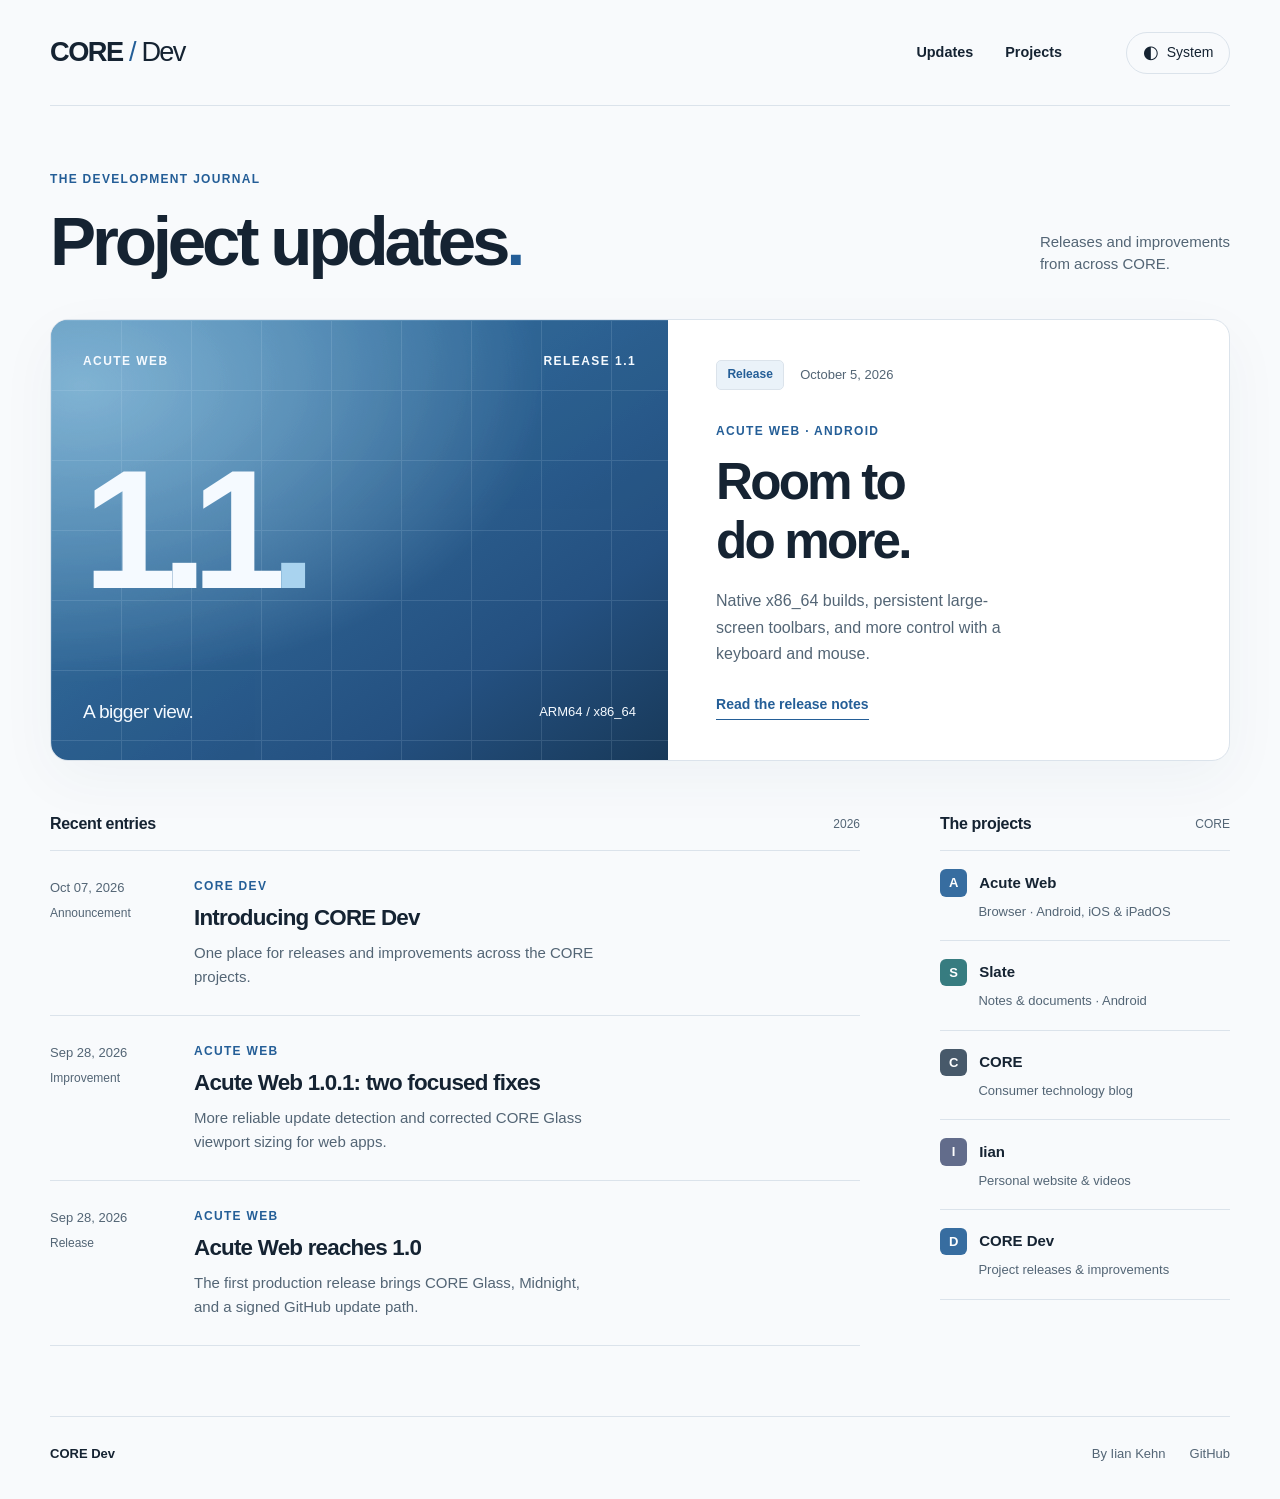
==== index.html @ e0a30503 "Launch CORE Dev with responsive themes and verified release posts" ====
<!doctype html>
<html lang="en">
<head>
  <meta charset="utf-8">
  <meta name="viewport" content="width=device-width, initial-scale=1">
  <meta name="color-scheme" content="light dark">
  <title>CORE Dev — Project updates</title>
  <meta name="description" content="Releases and improvements to Acute Web, Slate, and the CORE websites.">
  <link rel="icon" type="image/svg+xml" href="data:image/svg+xml,%3Csvg%20xmlns%3D%22http%3A//www.w3.org/2000/svg%22%20viewBox%3D%220%200%2032%2032%22%3E%3Crect%20width%3D%2232%22%20height%3D%2232%22%20rx%3D%228%22%20fill%3D%22%23306ea9%22/%3E%3Cpath%20d%3D%22M22%2010a8%208%200%201%200%200%2012%22%20fill%3D%22none%22%20stroke%3D%22white%22%20stroke-width%3D%224%22/%3E%3C/svg%3E">
  <script src="theme.js"></script>
  <link rel="stylesheet" href="style.css">
</head>
<body>
  <a class="skip-link" href="#main">Skip to content</a>
  <header class="site-header shell">
    <a class="wordmark" href="index.html" aria-label="CORE Dev home">CORE<span class="wordmark-divider">/</span><span class="wordmark-dev">Dev</span></a>
    <nav aria-label="Main navigation">
      <a href="index.html#updates">Updates</a>
      <a href="index.html#projects">Projects</a>
    </nav>
    <button class="theme-button" type="button" hidden aria-label="Color theme: System. Switch to light mode."><span class="theme-icon" aria-hidden="true">◐</span><span data-theme-label>System</span></button>
  </header>
  <main id="main" class="shell">
    <section class="intro" aria-labelledby="page-title"><div><p class="eyebrow">The development journal</p><h1 id="page-title">Project updates<span class="title-dot">.</span></h1></div><p class="intro-note">Releases and improvements<br>from across CORE.</p></section>
    <section id="updates" aria-labelledby="featured-title">
      <article class="featured">
        <div class="release-cover" aria-hidden="true"><div class="cover-top"><span>ACUTE WEB</span><span>RELEASE 1.1</span></div><div class="cover-number">1.1<span class="cover-dot">.</span></div><div class="cover-bottom"><span>A bigger view.</span><span>ARM64 / x86_64</span></div></div>
        <div class="featured-copy"><div class="feature-meta"><span class="badge">Release</span><time datetime="2026-10-05">October 5, 2026</time></div><p class="eyebrow">Acute Web · Android</p><h2 id="featured-title"><a href="acute-web-1-1.html">Room to<br>do more.</a></h2><p>Native x86_64 builds, persistent large-screen toolbars, and more control with a keyboard and mouse.</p><a class="read-link" href="acute-web-1-1.html">Read the release notes</a></div>
      </article>
    </section>
    <div class="journal-grid">
      <section class="update-list" aria-labelledby="recent-title"><div class="section-heading"><h2 id="recent-title">Recent entries</h2><span>2026</span></div><article class="update-row"><div class="row-meta"><time datetime="2026-10-07">Oct 07, 2026</time><span>Announcement</span></div><div><p class="eyebrow">CORE Dev</p><h3><a href="introducing-core-dev.html">Introducing CORE Dev</a></h3><p>One place for releases and improvements across the CORE projects.</p></div></article><article class="update-row"><div class="row-meta"><time datetime="2026-09-28">Sep 28, 2026</time><span>Improvement</span></div><div><p class="eyebrow">Acute Web</p><h3><a href="acute-web-1-0-1.html">Acute Web 1.0.1: two focused fixes</a></h3><p>More reliable update detection and corrected CORE Glass viewport sizing for web apps.</p></div></article><article class="update-row"><div class="row-meta"><time datetime="2026-09-28">Sep 28, 2026</time><span>Release</span></div><div><p class="eyebrow">Acute Web</p><h3><a href="acute-web-1-0.html">Acute Web reaches 1.0</a></h3><p>The first production release brings CORE Glass, Midnight, and a signed GitHub update path.</p></div></article></section>
      <aside id="projects" class="projects" aria-labelledby="projects-title"><div class="section-heading"><h2 id="projects-title">The projects</h2><span>CORE</span></div>
        <dl class="project-list"><div><dt><span class="project-mark mark-blue" aria-hidden="true">A</span>Acute Web</dt><dd>Browser · Android, iOS &amp; iPadOS</dd></div><div><dt><span class="project-mark mark-teal" aria-hidden="true">S</span>Slate</dt><dd>Notes &amp; documents · Android</dd></div><div><dt><span class="project-mark mark-ink" aria-hidden="true">C</span>CORE</dt><dd>Consumer technology blog</dd></div><div><dt><span class="project-mark mark-slate" aria-hidden="true">I</span>Iian</dt><dd>Personal website &amp; videos</dd></div><div><dt><span class="project-mark mark-blue" aria-hidden="true">D</span>CORE Dev</dt><dd>Project releases &amp; improvements</dd></div></dl>
      </aside>
    </div>
  </main>
  <footer class="site-footer shell"><a class="footer-brand" href="index.html">CORE Dev</a><span>By Iian Kehn</span><a href="https://github.com/iiankehn">GitHub</a></footer>
</body>
</html>
---- style.css ----
:root {
  color-scheme: light;
  --bg: #f8fafc; --paper: #fff; --ink: #152332; --muted: #536575;
  --line: #dbe3eb; --blue: #245e97; --tint: #eaf2f9; --shadow: 0 18px 60px #1d42630b;
}
@media (prefers-color-scheme: dark) {
  :root:not([data-theme="light"]) { color-scheme: dark; --bg: #10161e; --paper: #171f29; --ink: #edf3fa; --muted: #acbacb; --line: #303d4d; --blue: #91bde9; --tint: #223448; --shadow: 0 18px 60px #00000018; }
}
:root[data-theme="dark"] { color-scheme: dark; --bg: #10161e; --paper: #171f29; --ink: #edf3fa; --muted: #acbacb; --line: #303d4d; --blue: #91bde9; --tint: #223448; --shadow: 0 18px 60px #00000018; }
* { box-sizing: border-box; }
html { scroll-padding-top: 2rem; }
body { margin: 0; background: var(--bg); color: var(--ink); font-family: Inter, "Segoe UI", -apple-system, BlinkMacSystemFont, sans-serif; font-size: 1rem; line-height: 1.65; -webkit-font-smoothing: antialiased; }
a { color: inherit; text-decoration: none; }
a:hover { color: var(--blue); }
button { font: inherit; }
button, a { -webkit-tap-highlight-color: transparent; }
:focus-visible { outline: 3px solid var(--blue); outline-offset: 5px; }
::selection { background: #88b9e766; }
h1,h2,h3,p { margin: 0; }
h1,h2,h3 { line-height: 1.15; }
[hidden] { display: none !important; }
.shell { width: min(1180px, calc(100% - 6rem)); margin-inline: auto; }
.skip-link { position: fixed; left: 1rem; top: -8rem; z-index: 10; background: var(--paper); padding: .75rem 1rem; border: 1px solid var(--line); }
.skip-link:focus { top: 1rem; }
.site-header { min-height: 106px; display: flex; align-items: center; gap: 3rem; border-bottom: 1px solid var(--line); }
.wordmark { display: inline-flex; align-items: baseline; font-weight: 850; font-size: 1.7rem; letter-spacing: -.055em; white-space: nowrap; }
.wordmark-divider { margin-inline: .4rem; color: var(--blue); font-weight: 400; }
.wordmark-dev { font-weight: 480; letter-spacing: -.065em; }
.site-header nav { display: flex; gap: 2rem; margin-left: auto; font-size: .9rem; font-weight: 600; }
.theme-button { margin-left: 1rem; display: inline-flex; gap: .5rem; justify-content: center; align-items: center; min-width: 104px; min-height: 42px; padding: .45rem .8rem; color: var(--ink); background: transparent; border: 1px solid var(--line); border-radius: 999px; cursor: pointer; font-size: .875rem; }
.theme-button:hover { background: var(--tint); }
.theme-icon { font-size: 1.1rem; line-height: 1; }
.intro { display: flex; align-items: flex-end; justify-content: space-between; gap: 2rem; padding: 64px 0 38px; }
.eyebrow { font-size: .75rem; letter-spacing: .11em; text-transform: uppercase; font-weight: 700; color: var(--blue); }
.intro h1 { font-size: clamp(2.4rem, 5.4vw, 4.5rem); font-weight: 650; letter-spacing: -.06em; margin-top: 12px; }
.title-dot { color: var(--blue); }
.intro-note { color: var(--muted); font-size: .9375rem; line-height: 1.5; padding-bottom: .35rem; }
.featured { display: grid; grid-template-columns: 1.1fr 1fr; border: 1px solid var(--line); background: var(--paper); border-radius: 18px; overflow: hidden; box-shadow: var(--shadow); }
.release-cover { background: radial-gradient(ellipse at 5% 15%, #81b3d3 0%, transparent 56%), linear-gradient(145deg, #3979a9 5%, #245080 75%, #183959); padding: 2rem; color: #f5faff; display: flex; flex-direction: column; justify-content: space-between; min-height: 410px; position: relative; isolation: isolate; }
.release-cover::before { content: ""; position: absolute; inset: 0; z-index: -1; opacity: .13; background-image: linear-gradient(#d6edff 1px,transparent 1px),linear-gradient(90deg,#d6edff 1px,transparent 1px); background-size: 70px 70px; }
.cover-top, .cover-bottom { display: flex; justify-content: space-between; gap: 1rem; align-items: center; }
.cover-top { font-size: .75rem; font-weight: 650; letter-spacing: .12em; }
.cover-number { font-size: clamp(7rem, 13.2vw, 11rem); font-weight: 600; letter-spacing: -.095em; line-height: 1; padding: 1rem 0 1.5rem; }
.cover-dot { color: #a9d3ef; }
.cover-bottom { font-size: .8125rem; }
.cover-bottom span:first-child { font-size: 1.2rem; letter-spacing: -.03em; }
.featured-copy { display: flex; flex-direction: column; align-items: flex-start; justify-content: center; padding: 2.5rem 3rem; }
.feature-meta { display: flex; flex-wrap: wrap; gap: 1rem; align-items: center; font-size: .8125rem; color: var(--muted); margin-bottom: 2rem; }
.badge { border: 1px solid var(--line); padding: .25rem .65rem; border-radius: 5px; background: var(--tint); color: var(--blue); font-size: .75rem; font-weight: 650; }
.featured-copy h2 { font-size: clamp(2.5rem,4vw,3.8rem); letter-spacing: -.055em; font-weight: 650; margin-top: .7rem; margin-bottom: 1.1rem; }
.featured-copy > p:not(.eyebrow) { color: var(--muted); max-width: 34ch; }
.read-link { display: inline-flex; margin-top: 1.6rem; font-size: .875rem; font-weight: 700; border-bottom: 1px solid var(--blue); padding-bottom: .15rem; color: var(--blue); }
.read-link:hover { border-bottom-width: 2px; }
.journal-grid { display: grid; grid-template-columns: minmax(0, 1fr) 290px; gap: 5rem; padding-top: 54px; padding-bottom: 70px; }
.section-heading { display: flex; align-items: center; justify-content: space-between; gap: 1rem; padding-bottom: 1rem; border-bottom: 1px solid var(--line); }
.section-heading h2 { font-size: 1rem; font-weight: 650; letter-spacing: -.02em; }
.section-heading > span { font-size: .75rem; color: var(--muted); }
.update-row { display: grid; grid-template-columns: 120px minmax(0,1fr); gap: 1.5rem; padding: 26px 0; border-bottom: 1px solid var(--line); }
.row-meta { color: var(--muted); font-size: .8125rem; display: flex; flex-direction: column; gap: .35rem; }
.row-meta > span { font-size: .75rem; }
.update-row .eyebrow { font-size: .75rem; }
.update-row h3 { font-size: 1.4rem; letter-spacing: -.035em; font-weight: 650; margin: .5rem 0 .65rem; }
.update-row p:not(.eyebrow) { color: var(--muted); font-size: .9375rem; line-height: 1.6; max-width: 48ch; }
.project-list { margin: 0; }
.project-list > div { padding: 18px 0; border-bottom: 1px solid var(--line); }
.project-list dt { display: flex; gap: .75rem; align-items: center; font-size: .9375rem; font-weight: 650; }
.project-list dd { margin: .25rem 0 0 2.4rem; font-size: .8125rem; color: var(--muted); }
.project-mark { display: inline-flex; align-items: center; justify-content: center; width: 1.7rem; height: 1.7rem; flex-shrink: 0; border-radius: 6px; color: white; font-size: .8125rem; font-weight: 700; }
.mark-blue { background: #376da0; }.mark-teal { background: #377c80; }.mark-ink { background: #47596a; }.mark-slate { background: #626c8b; }
.site-footer { border-top: 1px solid var(--line); padding: 26px 0 34px; display: flex; gap: 1.5rem; font-size: .8125rem; color: var(--muted); }
.footer-brand { color: var(--ink); font-weight: 700; margin-right: auto; }
.article-layout { padding-top: 36px; padding-bottom: 72px; }
.article-kicker { display: flex; justify-content: space-between; font-size: .875rem; color: var(--muted); padding-bottom: 2.5rem; }
.article-kicker a { text-decoration: underline; text-underline-offset: 4px; }
.article { max-width: 760px; margin-inline: auto; }
.article-header { border-bottom: 1px solid var(--line); padding-bottom: 30px; }
.article-header .feature-meta { margin-bottom: 1.5rem; }
.article-header h1 { font-size: clamp(2.3rem,5vw,4.2rem); font-weight: 650; letter-spacing: -.055em; text-wrap: balance; }
.byline { font-size: .875rem; color: var(--muted); margin-top: 1.5rem; }
.article-body { font-size: 1.0625rem; }
.article-body p { margin-top: 1.3rem; }
.article-body .article-lead { font-size: 1.4rem; line-height: 1.6; letter-spacing: -.02em; margin-top: 2rem; }
.article-body h2 { font-size: 1.65rem; letter-spacing: -.035em; font-weight: 650; margin-top: 2.4rem; }
.article-note { margin: 2rem 0; padding: 1.3rem 1.5rem; border-left: 3px solid var(--blue); border-radius: 0 8px 8px 0; background: var(--tint); font-size: 1rem; }
.article-note p { margin-top: .6rem; }
.text-link { color: var(--blue); text-decoration: underline; text-underline-offset: 4px; }
.next-entry { max-width: 760px; margin: 3rem auto 0; padding-top: 1.5rem; border-top: 1px solid var(--line); }
.next-entry a { display: inline-block; font-size: 1.2rem; font-weight: 600; margin-top: .7rem; }
.error-page { min-height: 60vh; padding-block: 5rem; }.error-page h1 { font-size: clamp(2rem,5vw,4rem); margin: 1rem 0; }
@media (min-width: 1600px) { .shell { width: min(1320px,calc(100% - 8rem)); }.release-cover { min-height: 450px; }.journal-grid { grid-template-columns: minmax(0,1fr) 330px; } }
@media (max-width: 1020px) { .shell { width: calc(100% - 4rem); }.featured-copy { padding: 2rem; }.journal-grid { gap: 2.5rem; grid-template-columns: minmax(0,1fr) 250px; }.update-row { grid-template-columns: 100px minmax(0,1fr); gap: 1rem; }.release-cover { padding: 1.6rem; }.cover-top { font-size: .75rem; letter-spacing: .04em; } }
@media (max-width: 760px) { .shell { width: calc(100% - 2.5rem); }.site-header { min-height: 84px; gap: 1rem; }.wordmark { font-size: 1.5rem; }.site-header nav { gap: 1.2rem; }.theme-button { min-width: 42px; margin-left: 0; padding: .5rem; }.theme-button [data-theme-label] { display: none; }.intro { padding: 38px 0 26px; align-items: flex-start; flex-direction: column; gap: 1rem; }.intro-note br { display: none; }.intro-note { font-size: .9375rem; }.featured { grid-template-columns: 1fr; }.release-cover { min-height: 275px; }.cover-number { font-size: 8rem; padding: .5rem 0; }.featured-copy { padding: 1.8rem; }.featured-copy h2 br { display: none; }.featured-copy h2 { font-size: 2.7rem; }.feature-meta { margin-bottom: 1.4rem; }.featured-copy > p:not(.eyebrow) { max-width: 45ch; }.journal-grid { grid-template-columns: 1fr; gap: 3rem; padding-top: 35px; padding-bottom: 45px; }.project-list { display: grid; grid-template-columns: 1fr 1fr; column-gap: 1.5rem; }.article-layout { padding-top: 24px; padding-bottom: 45px; }.article-kicker { padding-bottom: 2rem; }.article-header h1 { font-size: 2.65rem; }.article-body .article-lead { font-size: 1.25rem; } }
@media (max-width: 440px) { .shell { width: calc(100% - 2rem); }.site-header { gap: .75rem; }.wordmark { font-size: 1.35rem; }.site-header nav { font-size: .8125rem; gap: .9rem; }.intro h1 { font-size: 2.8rem; }.update-row { grid-template-columns: 1fr; gap: .75rem; padding: 23px 0; }.row-meta { flex-direction: row; gap: 1rem; }.project-list { grid-template-columns: 1fr; }.featured-copy { padding: 1.5rem; }.cover-top { font-size: .75rem; }.cover-bottom { flex-wrap: wrap; }.site-footer { flex-wrap: wrap; gap: .5rem 1rem; }.footer-brand { flex-basis: 100%; }.article-header h1 { font-size: 2.3rem; } }
@media (prefers-reduced-motion: no-preference) { a,button { transition: color .15s, background-color .15s, border-color .15s; } }
@media print { .site-header nav,.theme-button,.next-entry { display: none; } body { background: white; color: black; }.shell { width: 100%; }.article { max-width: none; } a { text-decoration: underline; } }

/* Preserve the layout when browser text is enlarged. */
h1,h2,h3,p,dt,dd { overflow-wrap: anywhere; }
.site-header { flex-wrap: wrap; padding-block: 1rem; }
.site-header nav { flex-wrap: wrap; }
.cover-top,.cover-bottom { flex-wrap: wrap; }
@media (max-width: 760px) { .cover-number { font-size: clamp(4rem, 27vw, 8rem); } }
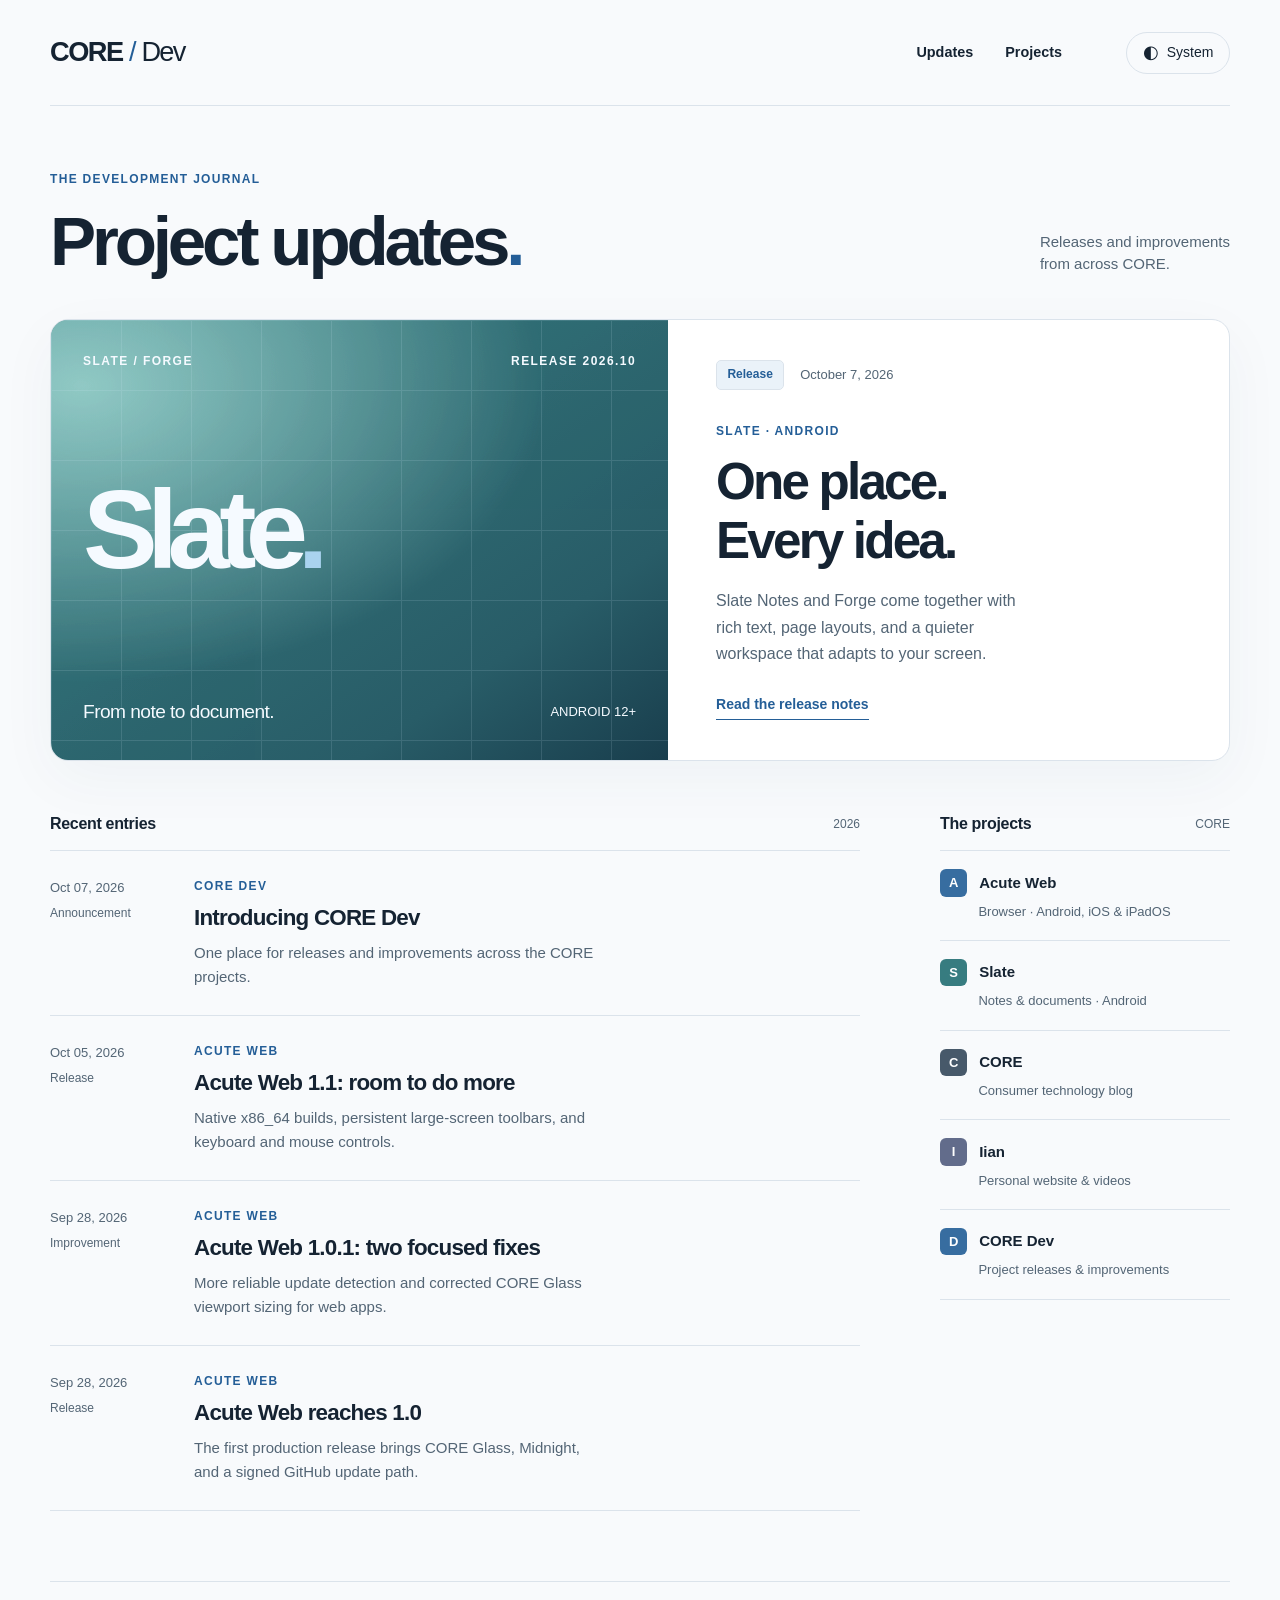
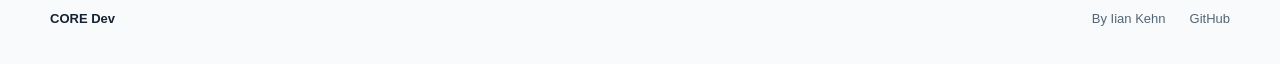
==== commit 0856dee4: "Publish Slate 2026.10 release on CORE Dev Feature the unified Slate Notes and Forge release, add edi" ====
--- a/index.html
+++ b/index.html
@@ -24,12 +24,12 @@
     <section class="intro" aria-labelledby="page-title"><div><p class="eyebrow">The development journal</p><h1 id="page-title">Project updates<span class="title-dot">.</span></h1></div><p class="intro-note">Releases and improvements<br>from across CORE.</p></section>
     <section id="updates" aria-labelledby="featured-title">
       <article class="featured">
-        <div class="release-cover" aria-hidden="true"><div class="cover-top"><span>ACUTE WEB</span><span>RELEASE 1.1</span></div><div class="cover-number">1.1<span class="cover-dot">.</span></div><div class="cover-bottom"><span>A bigger view.</span><span>ARM64 / x86_64</span></div></div>
-        <div class="featured-copy"><div class="feature-meta"><span class="badge">Release</span><time datetime="2026-10-05">October 5, 2026</time></div><p class="eyebrow">Acute Web · Android</p><h2 id="featured-title"><a href="acute-web-1-1.html">Room to<br>do more.</a></h2><p>Native x86_64 builds, persistent large-screen toolbars, and more control with a keyboard and mouse.</p><a class="read-link" href="acute-web-1-1.html">Read the release notes</a></div>
+        <div class="release-cover release-cover-slate" aria-hidden="true"><div class="cover-top"><span>SLATE / FORGE</span><span>RELEASE 2026.10</span></div><div class="cover-number cover-word">Slate<span class="cover-dot">.</span></div><div class="cover-bottom"><span>From note to document.</span><span>ANDROID 12+</span></div></div>
+        <div class="featured-copy"><div class="feature-meta"><span class="badge">Release</span><time datetime="2026-10-07">October 7, 2026</time></div><p class="eyebrow">Slate · Android</p><h2 id="featured-title"><a href="slate-forge-2026-10.html">One place.<br>Every idea.</a></h2><p>Slate Notes and Forge come together with rich text, page layouts, and a quieter workspace that adapts to your screen.</p><a class="read-link" href="slate-forge-2026-10.html">Read the release notes</a></div>
       </article>
     </section>
     <div class="journal-grid">
-      <section class="update-list" aria-labelledby="recent-title"><div class="section-heading"><h2 id="recent-title">Recent entries</h2><span>2026</span></div><article class="update-row"><div class="row-meta"><time datetime="2026-10-07">Oct 07, 2026</time><span>Announcement</span></div><div><p class="eyebrow">CORE Dev</p><h3><a href="introducing-core-dev.html">Introducing CORE Dev</a></h3><p>One place for releases and improvements across the CORE projects.</p></div></article><article class="update-row"><div class="row-meta"><time datetime="2026-09-28">Sep 28, 2026</time><span>Improvement</span></div><div><p class="eyebrow">Acute Web</p><h3><a href="acute-web-1-0-1.html">Acute Web 1.0.1: two focused fixes</a></h3><p>More reliable update detection and corrected CORE Glass viewport sizing for web apps.</p></div></article><article class="update-row"><div class="row-meta"><time datetime="2026-09-28">Sep 28, 2026</time><span>Release</span></div><div><p class="eyebrow">Acute Web</p><h3><a href="acute-web-1-0.html">Acute Web reaches 1.0</a></h3><p>The first production release brings CORE Glass, Midnight, and a signed GitHub update path.</p></div></article></section>
+      <section class="update-list" aria-labelledby="recent-title"><div class="section-heading"><h2 id="recent-title">Recent entries</h2><span>2026</span></div><article class="update-row"><div class="row-meta"><time datetime="2026-10-07">Oct 07, 2026</time><span>Announcement</span></div><div><p class="eyebrow">CORE Dev</p><h3><a href="introducing-core-dev.html">Introducing CORE Dev</a></h3><p>One place for releases and improvements across the CORE projects.</p></div></article><article class="update-row"><div class="row-meta"><time datetime="2026-10-05">Oct 05, 2026</time><span>Release</span></div><div><p class="eyebrow">Acute Web</p><h3><a href="acute-web-1-1.html">Acute Web 1.1: room to do more</a></h3><p>Native x86_64 builds, persistent large-screen toolbars, and keyboard and mouse controls.</p></div></article><article class="update-row"><div class="row-meta"><time datetime="2026-09-28">Sep 28, 2026</time><span>Improvement</span></div><div><p class="eyebrow">Acute Web</p><h3><a href="acute-web-1-0-1.html">Acute Web 1.0.1: two focused fixes</a></h3><p>More reliable update detection and corrected CORE Glass viewport sizing for web apps.</p></div></article><article class="update-row"><div class="row-meta"><time datetime="2026-09-28">Sep 28, 2026</time><span>Release</span></div><div><p class="eyebrow">Acute Web</p><h3><a href="acute-web-1-0.html">Acute Web reaches 1.0</a></h3><p>The first production release brings CORE Glass, Midnight, and a signed GitHub update path.</p></div></article></section>
       <aside id="projects" class="projects" aria-labelledby="projects-title"><div class="section-heading"><h2 id="projects-title">The projects</h2><span>CORE</span></div>
         <dl class="project-list"><div><dt><span class="project-mark mark-blue" aria-hidden="true">A</span>Acute Web</dt><dd>Browser · Android, iOS &amp; iPadOS</dd></div><div><dt><span class="project-mark mark-teal" aria-hidden="true">S</span>Slate</dt><dd>Notes &amp; documents · Android</dd></div><div><dt><span class="project-mark mark-ink" aria-hidden="true">C</span>CORE</dt><dd>Consumer technology blog</dd></div><div><dt><span class="project-mark mark-slate" aria-hidden="true">I</span>Iian</dt><dd>Personal website &amp; videos</dd></div><div><dt><span class="project-mark mark-blue" aria-hidden="true">D</span>CORE Dev</dt><dd>Project releases &amp; improvements</dd></div></dl>
       </aside>
@@ -38,3 +38,4 @@
   <footer class="site-footer shell"><a class="footer-brand" href="index.html">CORE Dev</a><span>By Iian Kehn</span><a href="https://github.com/iiankehn">GitHub</a></footer>
 </body>
 </html>
+
--- a/style.css
+++ b/style.css
@@ -100,3 +100,8 @@
 .site-header nav { flex-wrap: wrap; }
 .cover-top,.cover-bottom { flex-wrap: wrap; }
 @media (max-width: 760px) { .cover-number { font-size: clamp(4rem, 27vw, 8rem); } }
+
+/* Slate's featured release uses the project's muted teal. */
+.release-cover-slate { background: radial-gradient(ellipse at 5% 15%, #91c9c5 0%, transparent 56%), linear-gradient(145deg, #377c80 5%, #285c67 75%, #193e4d); }
+.cover-word { font-size: clamp(4rem, 9vw, 7rem); }
+
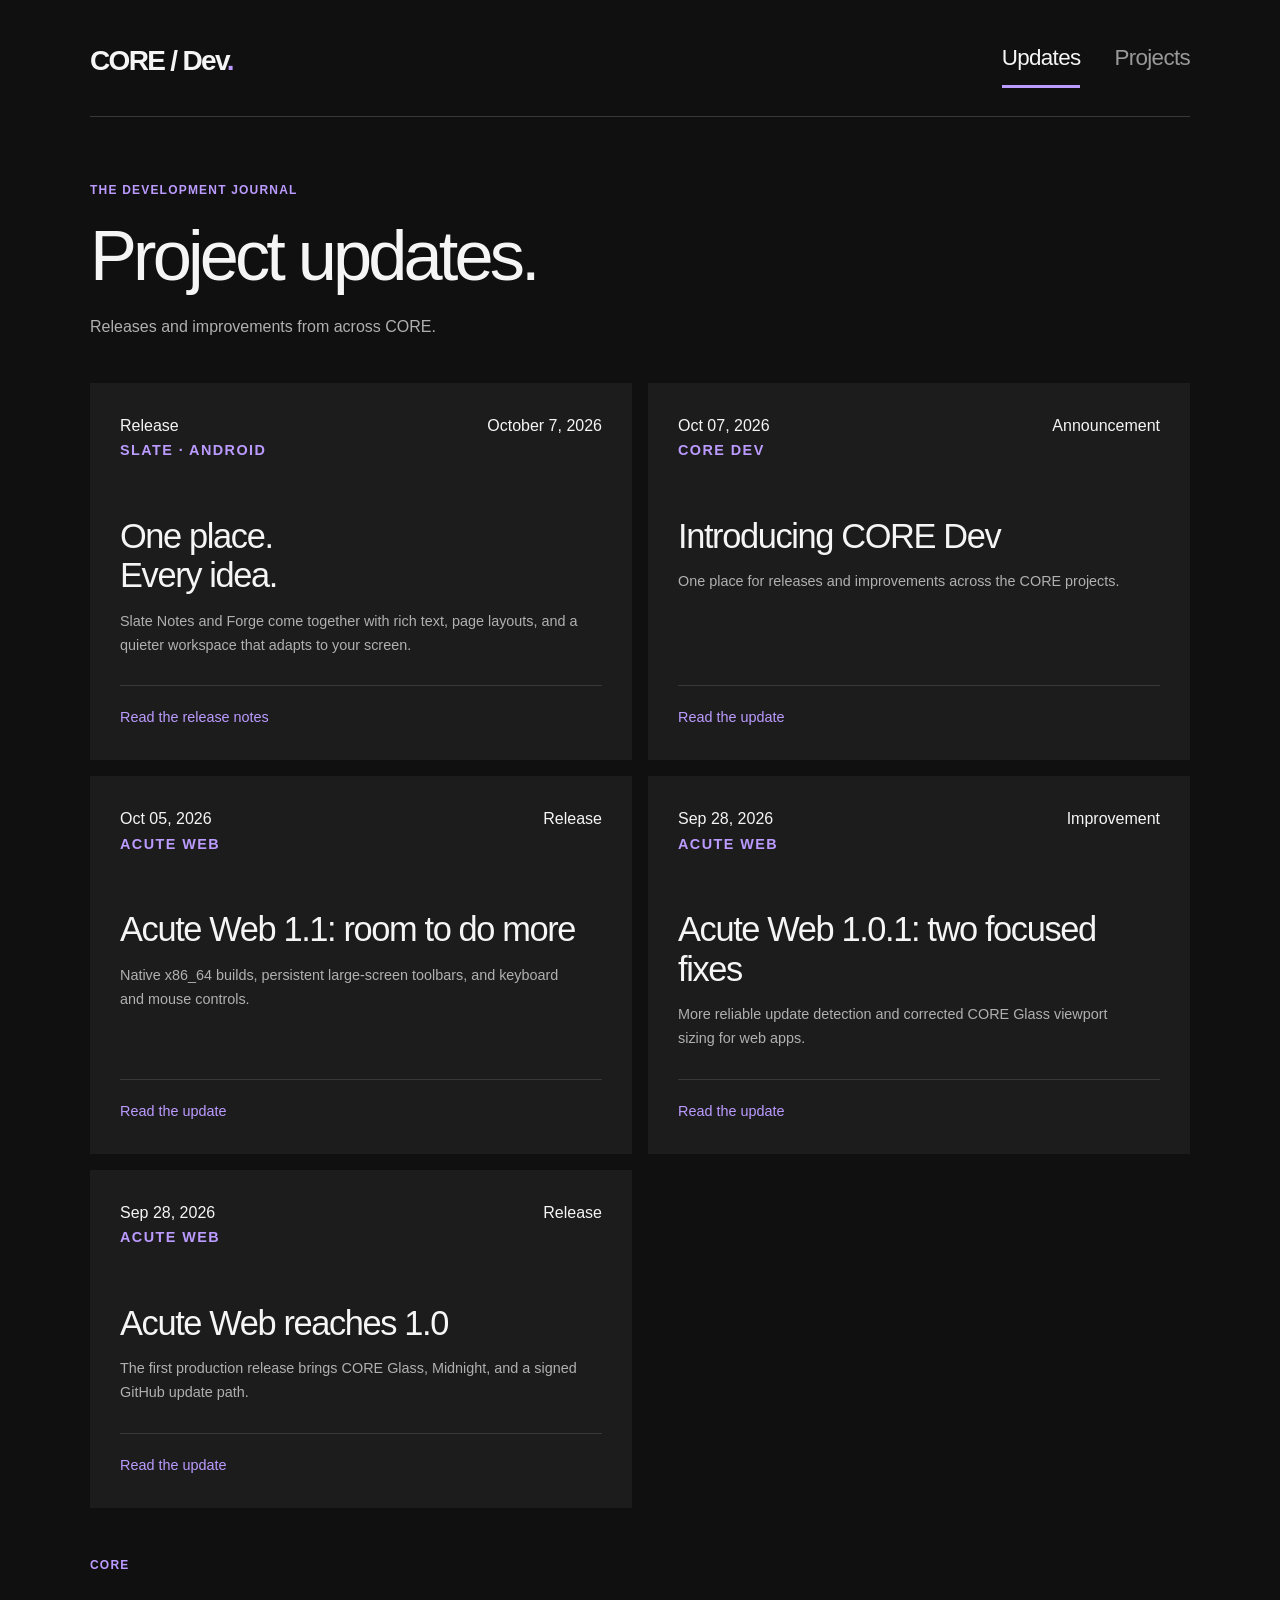
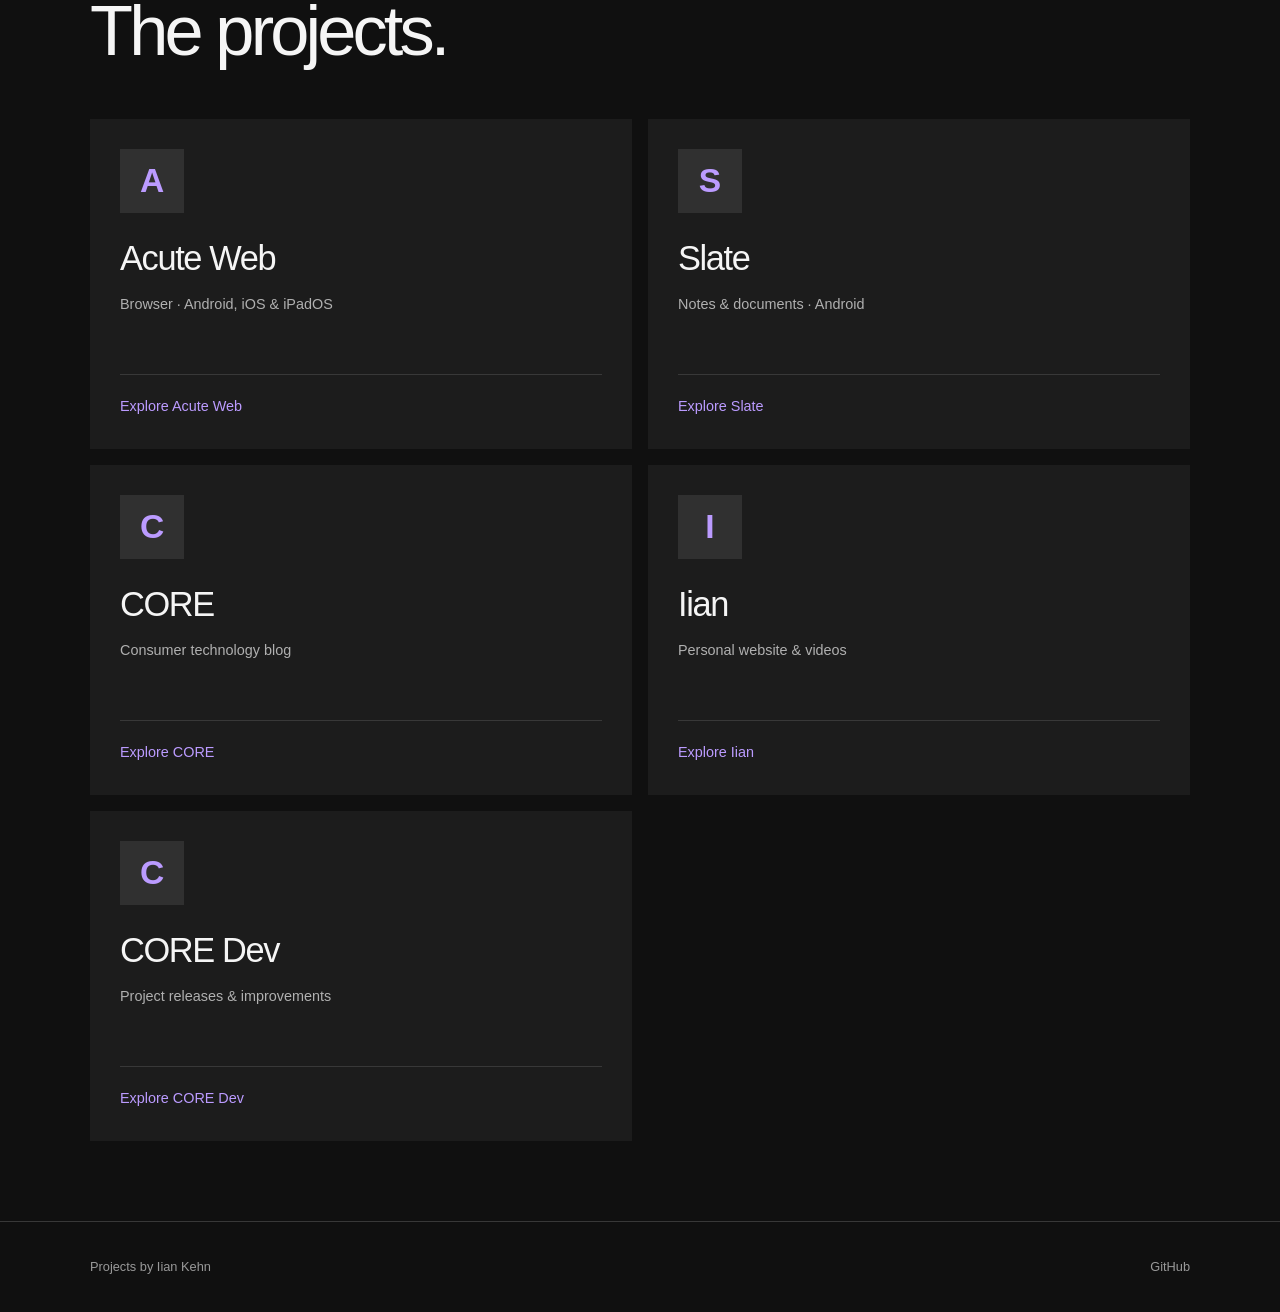
==== commit aa3bf725: "Use Landing's exact shared design with violet accent" ====
--- a/index.html
+++ b/index.html
@@ -3,39 +3,13 @@
 <head>
   <meta charset="utf-8">
   <meta name="viewport" content="width=device-width, initial-scale=1">
-  <meta name="color-scheme" content="light dark">
+  <meta name="color-scheme" content="dark">
   <title>CORE Dev — Project updates</title>
   <meta name="description" content="Releases and improvements to Acute Web, Slate, and the CORE websites.">
-  <link rel="icon" type="image/svg+xml" href="data:image/svg+xml,%3Csvg%20xmlns%3D%22http%3A//www.w3.org/2000/svg%22%20viewBox%3D%220%200%2032%2032%22%3E%3Crect%20width%3D%2232%22%20height%3D%2232%22%20rx%3D%228%22%20fill%3D%22%23306ea9%22/%3E%3Cpath%20d%3D%22M22%2010a8%208%200%201%200%200%2012%22%20fill%3D%22none%22%20stroke%3D%22white%22%20stroke-width%3D%224%22/%3E%3C/svg%3E">
-  <script src="theme.js"></script>
-  <link rel="stylesheet" href="style.css">
-</head>
+  <link rel="icon" type="image/svg+xml" href="data:image/svg+xml,%3Csvg%20xmlns%3D%22http%3A//www.w3.org/2000/svg%22%20viewBox%3D%220%200%2032%2032%22%3E%3Crect%20width%3D%2232%22%20height%3D%2232%22%20rx%3D%220%22%20fill%3D%22%23bb9bff%22/%3E%3Cpath%20d%3D%22M22%2010a8%208%200%201%200%200%2012%22%20fill%3D%22none%22%20stroke%3D%22%23101010%22%20stroke-width%3D%224%22/%3E%3C/svg%3E">
+  
+  <link rel="stylesheet" href="style.css?v=landing-exact-20261007">
+<meta name="theme-color" content="#101010"><meta name="color-scheme" content="dark"></head>
 <body>
-  <a class="skip-link" href="#main">Skip to content</a>
-  <header class="site-header shell">
-    <a class="wordmark" href="index.html" aria-label="CORE Dev home">CORE<span class="wordmark-divider">/</span><span class="wordmark-dev">Dev</span></a>
-    <nav aria-label="Main navigation">
-      <a href="index.html#updates">Updates</a>
-      <a href="index.html#projects">Projects</a>
-    </nav>
-    <button class="theme-button" type="button" hidden aria-label="Color theme: System. Switch to light mode."><span class="theme-icon" aria-hidden="true">◐</span><span data-theme-label>System</span></button>
-  </header>
-  <main id="main" class="shell">
-    <section class="intro" aria-labelledby="page-title"><div><p class="eyebrow">The development journal</p><h1 id="page-title">Project updates<span class="title-dot">.</span></h1></div><p class="intro-note">Releases and improvements<br>from across CORE.</p></section>
-    <section id="updates" aria-labelledby="featured-title">
-      <article class="featured">
-        <div class="release-cover release-cover-slate" aria-hidden="true"><div class="cover-top"><span>SLATE / FORGE</span><span>RELEASE 2026.10</span></div><div class="cover-number cover-word">Slate<span class="cover-dot">.</span></div><div class="cover-bottom"><span>From note to document.</span><span>ANDROID 12+</span></div></div>
-        <div class="featured-copy"><div class="feature-meta"><span class="badge">Release</span><time datetime="2026-10-07">October 7, 2026</time></div><p class="eyebrow">Slate · Android</p><h2 id="featured-title"><a href="slate-forge-2026-10.html">One place.<br>Every idea.</a></h2><p>Slate Notes and Forge come together with rich text, page layouts, and a quieter workspace that adapts to your screen.</p><a class="read-link" href="slate-forge-2026-10.html">Read the release notes</a></div>
-      </article>
-    </section>
-    <div class="journal-grid">
-      <section class="update-list" aria-labelledby="recent-title"><div class="section-heading"><h2 id="recent-title">Recent entries</h2><span>2026</span></div><article class="update-row"><div class="row-meta"><time datetime="2026-10-07">Oct 07, 2026</time><span>Announcement</span></div><div><p class="eyebrow">CORE Dev</p><h3><a href="introducing-core-dev.html">Introducing CORE Dev</a></h3><p>One place for releases and improvements across the CORE projects.</p></div></article><article class="update-row"><div class="row-meta"><time datetime="2026-10-05">Oct 05, 2026</time><span>Release</span></div><div><p class="eyebrow">Acute Web</p><h3><a href="acute-web-1-1.html">Acute Web 1.1: room to do more</a></h3><p>Native x86_64 builds, persistent large-screen toolbars, and keyboard and mouse controls.</p></div></article><article class="update-row"><div class="row-meta"><time datetime="2026-09-28">Sep 28, 2026</time><span>Improvement</span></div><div><p class="eyebrow">Acute Web</p><h3><a href="acute-web-1-0-1.html">Acute Web 1.0.1: two focused fixes</a></h3><p>More reliable update detection and corrected CORE Glass viewport sizing for web apps.</p></div></article><article class="update-row"><div class="row-meta"><time datetime="2026-09-28">Sep 28, 2026</time><span>Release</span></div><div><p class="eyebrow">Acute Web</p><h3><a href="acute-web-1-0.html">Acute Web reaches 1.0</a></h3><p>The first production release brings CORE Glass, Midnight, and a signed GitHub update path.</p></div></article></section>
-      <aside id="projects" class="projects" aria-labelledby="projects-title"><div class="section-heading"><h2 id="projects-title">The projects</h2><span>CORE</span></div>
-        <dl class="project-list"><div><dt><span class="project-mark mark-blue" aria-hidden="true">A</span>Acute Web</dt><dd>Browser · Android, iOS &amp; iPadOS</dd></div><div><dt><span class="project-mark mark-teal" aria-hidden="true">S</span>Slate</dt><dd>Notes &amp; documents · Android</dd></div><div><dt><span class="project-mark mark-ink" aria-hidden="true">C</span>CORE</dt><dd>Consumer technology blog</dd></div><div><dt><span class="project-mark mark-slate" aria-hidden="true">I</span>Iian</dt><dd>Personal website &amp; videos</dd></div><div><dt><span class="project-mark mark-blue" aria-hidden="true">D</span>CORE Dev</dt><dd>Project releases &amp; improvements</dd></div></dl>
-      </aside>
-    </div>
-  </main>
-  <footer class="site-footer shell"><a class="footer-brand" href="index.html">CORE Dev</a><span>By Iian Kehn</span><a href="https://github.com/iiankehn">GitHub</a></footer>
-</body>
-</html>
-
+  <a class="skip" href="#main">Skip to content</a><header class="site-header"><div class="shell header-inner"><a class="brand" href="index.html">CORE / Dev<span>.</span></a><nav aria-label="Primary"><a href="index.html#updates" aria-current="page">Updates</a><a href="index.html#projects">Projects</a></nav></div></header><main class="shell" id="main"><header class="page-heading"><p class="overline">The development journal</p><h1>Project updates.</h1><p>Releases and improvements from across CORE.</p></header><section class="projects" id="updates"><article class="project"><div class="project-top"><span class="badge">Release</span><time datetime="2026-10-07">October 7, 2026</time></div><p class="overline">Slate · Android</p><h3 id="featured-title"><a href="slate-forge-2026-10.html">One place.<br>Every idea.</a></h3><p>Slate Notes and Forge come together with rich text, page layouts, and a quieter workspace that adapts to your screen.</p><a class="project-link" href="slate-forge-2026-10.html">Read the release notes</a></article><article class="project"><div class="project-top"><time datetime="2026-10-07">Oct 07, 2026</time><span>Announcement</span></div><p class="overline">CORE Dev</p><h3><a href="introducing-core-dev.html">Introducing CORE Dev</a></h3><p>One place for releases and improvements across the CORE projects.</p><a href="introducing-core-dev.html" class="project-link">Read the update</a></article><article class="project"><div class="project-top"><time datetime="2026-10-05">Oct 05, 2026</time><span>Release</span></div><p class="overline">Acute Web</p><h3><a href="acute-web-1-1.html">Acute Web 1.1: room to do more</a></h3><p>Native x86_64 builds, persistent large-screen toolbars, and keyboard and mouse controls.</p><a href="acute-web-1-1.html" class="project-link">Read the update</a></article><article class="project"><div class="project-top"><time datetime="2026-09-28">Sep 28, 2026</time><span>Improvement</span></div><p class="overline">Acute Web</p><h3><a href="acute-web-1-0-1.html">Acute Web 1.0.1: two focused fixes</a></h3><p>More reliable update detection and corrected CORE Glass viewport sizing for web apps.</p><a href="acute-web-1-0-1.html" class="project-link">Read the update</a></article><article class="project"><div class="project-top"><time datetime="2026-09-28">Sep 28, 2026</time><span>Release</span></div><p class="overline">Acute Web</p><h3><a href="acute-web-1-0.html">Acute Web reaches 1.0</a></h3><p>The first production release brings CORE Glass, Midnight, and a signed GitHub update path.</p><a href="acute-web-1-0.html" class="project-link">Read the update</a></article></section><section class="content-section" id="projects"><header class="section-heading"><p class="overline">CORE</p><h2>The projects.</h2></header><div class="projects"><article class="project"><div class="project-top"><span class="project-icon">A</span></div><h3>Acute Web</h3><p>Browser · Android, iOS &amp; iPadOS</p><a class="project-link" href="https://acute.iiankehn.com/">Explore Acute Web</a></article><article class="project"><div class="project-top"><span class="project-icon">S</span></div><h3>Slate</h3><p>Notes &amp; documents · Android</p><a class="project-link" href="https://slate.iiankehn.com/">Explore Slate</a></article><article class="project"><div class="project-top"><span class="project-icon">C</span></div><h3>CORE</h3><p>Consumer technology blog</p><a class="project-link" href="https://core.iiankehn.com/">Explore CORE</a></article><article class="project"><div class="project-top"><span class="project-icon">I</span></div><h3>Iian</h3><p>Personal website &amp; videos</p><a class="project-link" href="https://www.iiankehn.com/">Explore Iian</a></article><article class="project"><div class="project-top"><span class="project-icon">C</span></div><h3>CORE Dev</h3><p>Project releases &amp; improvements</p><a class="project-link" href="index.html">Explore CORE Dev</a></article></div></section></main><footer class="site-footer"><div class="shell footer-inner"><span>Projects by Iian Kehn</span><a href="https://github.com/iiankehn">GitHub</a></div></footer></body>
+</html>
--- a/style.css
+++ b/style.css
@@ -1,107 +1,40 @@
-:root {
-  color-scheme: light;
-  --bg: #f8fafc; --paper: #fff; --ink: #152332; --muted: #536575;
-  --line: #dbe3eb; --blue: #245e97; --tint: #eaf2f9; --shadow: 0 18px 60px #1d42630b;
-}
-@media (prefers-color-scheme: dark) {
-  :root:not([data-theme="light"]) { color-scheme: dark; --bg: #10161e; --paper: #171f29; --ink: #edf3fa; --muted: #acbacb; --line: #303d4d; --blue: #91bde9; --tint: #223448; --shadow: 0 18px 60px #00000018; }
-}
-:root[data-theme="dark"] { color-scheme: dark; --bg: #10161e; --paper: #171f29; --ink: #edf3fa; --muted: #acbacb; --line: #303d4d; --blue: #91bde9; --tint: #223448; --shadow: 0 18px 60px #00000018; }
-* { box-sizing: border-box; }
-html { scroll-padding-top: 2rem; }
-body { margin: 0; background: var(--bg); color: var(--ink); font-family: Inter, "Segoe UI", -apple-system, BlinkMacSystemFont, sans-serif; font-size: 1rem; line-height: 1.65; -webkit-font-smoothing: antialiased; }
-a { color: inherit; text-decoration: none; }
-a:hover { color: var(--blue); }
-button { font: inherit; }
-button, a { -webkit-tap-highlight-color: transparent; }
-:focus-visible { outline: 3px solid var(--blue); outline-offset: 5px; }
-::selection { background: #88b9e766; }
-h1,h2,h3,p { margin: 0; }
-h1,h2,h3 { line-height: 1.15; }
-[hidden] { display: none !important; }
-.shell { width: min(1180px, calc(100% - 6rem)); margin-inline: auto; }
-.skip-link { position: fixed; left: 1rem; top: -8rem; z-index: 10; background: var(--paper); padding: .75rem 1rem; border: 1px solid var(--line); }
-.skip-link:focus { top: 1rem; }
-.site-header { min-height: 106px; display: flex; align-items: center; gap: 3rem; border-bottom: 1px solid var(--line); }
-.wordmark { display: inline-flex; align-items: baseline; font-weight: 850; font-size: 1.7rem; letter-spacing: -.055em; white-space: nowrap; }
-.wordmark-divider { margin-inline: .4rem; color: var(--blue); font-weight: 400; }
-.wordmark-dev { font-weight: 480; letter-spacing: -.065em; }
-.site-header nav { display: flex; gap: 2rem; margin-left: auto; font-size: .9rem; font-weight: 600; }
-.theme-button { margin-left: 1rem; display: inline-flex; gap: .5rem; justify-content: center; align-items: center; min-width: 104px; min-height: 42px; padding: .45rem .8rem; color: var(--ink); background: transparent; border: 1px solid var(--line); border-radius: 999px; cursor: pointer; font-size: .875rem; }
-.theme-button:hover { background: var(--tint); }
-.theme-icon { font-size: 1.1rem; line-height: 1; }
-.intro { display: flex; align-items: flex-end; justify-content: space-between; gap: 2rem; padding: 64px 0 38px; }
-.eyebrow { font-size: .75rem; letter-spacing: .11em; text-transform: uppercase; font-weight: 700; color: var(--blue); }
-.intro h1 { font-size: clamp(2.4rem, 5.4vw, 4.5rem); font-weight: 650; letter-spacing: -.06em; margin-top: 12px; }
-.title-dot { color: var(--blue); }
-.intro-note { color: var(--muted); font-size: .9375rem; line-height: 1.5; padding-bottom: .35rem; }
-.featured { display: grid; grid-template-columns: 1.1fr 1fr; border: 1px solid var(--line); background: var(--paper); border-radius: 18px; overflow: hidden; box-shadow: var(--shadow); }
-.release-cover { background: radial-gradient(ellipse at 5% 15%, #81b3d3 0%, transparent 56%), linear-gradient(145deg, #3979a9 5%, #245080 75%, #183959); padding: 2rem; color: #f5faff; display: flex; flex-direction: column; justify-content: space-between; min-height: 410px; position: relative; isolation: isolate; }
-.release-cover::before { content: ""; position: absolute; inset: 0; z-index: -1; opacity: .13; background-image: linear-gradient(#d6edff 1px,transparent 1px),linear-gradient(90deg,#d6edff 1px,transparent 1px); background-size: 70px 70px; }
-.cover-top, .cover-bottom { display: flex; justify-content: space-between; gap: 1rem; align-items: center; }
-.cover-top { font-size: .75rem; font-weight: 650; letter-spacing: .12em; }
-.cover-number { font-size: clamp(7rem, 13.2vw, 11rem); font-weight: 600; letter-spacing: -.095em; line-height: 1; padding: 1rem 0 1.5rem; }
-.cover-dot { color: #a9d3ef; }
-.cover-bottom { font-size: .8125rem; }
-.cover-bottom span:first-child { font-size: 1.2rem; letter-spacing: -.03em; }
-.featured-copy { display: flex; flex-direction: column; align-items: flex-start; justify-content: center; padding: 2.5rem 3rem; }
-.feature-meta { display: flex; flex-wrap: wrap; gap: 1rem; align-items: center; font-size: .8125rem; color: var(--muted); margin-bottom: 2rem; }
-.badge { border: 1px solid var(--line); padding: .25rem .65rem; border-radius: 5px; background: var(--tint); color: var(--blue); font-size: .75rem; font-weight: 650; }
-.featured-copy h2 { font-size: clamp(2.5rem,4vw,3.8rem); letter-spacing: -.055em; font-weight: 650; margin-top: .7rem; margin-bottom: 1.1rem; }
-.featured-copy > p:not(.eyebrow) { color: var(--muted); max-width: 34ch; }
-.read-link { display: inline-flex; margin-top: 1.6rem; font-size: .875rem; font-weight: 700; border-bottom: 1px solid var(--blue); padding-bottom: .15rem; color: var(--blue); }
-.read-link:hover { border-bottom-width: 2px; }
-.journal-grid { display: grid; grid-template-columns: minmax(0, 1fr) 290px; gap: 5rem; padding-top: 54px; padding-bottom: 70px; }
-.section-heading { display: flex; align-items: center; justify-content: space-between; gap: 1rem; padding-bottom: 1rem; border-bottom: 1px solid var(--line); }
-.section-heading h2 { font-size: 1rem; font-weight: 650; letter-spacing: -.02em; }
-.section-heading > span { font-size: .75rem; color: var(--muted); }
-.update-row { display: grid; grid-template-columns: 120px minmax(0,1fr); gap: 1.5rem; padding: 26px 0; border-bottom: 1px solid var(--line); }
-.row-meta { color: var(--muted); font-size: .8125rem; display: flex; flex-direction: column; gap: .35rem; }
-.row-meta > span { font-size: .75rem; }
-.update-row .eyebrow { font-size: .75rem; }
-.update-row h3 { font-size: 1.4rem; letter-spacing: -.035em; font-weight: 650; margin: .5rem 0 .65rem; }
-.update-row p:not(.eyebrow) { color: var(--muted); font-size: .9375rem; line-height: 1.6; max-width: 48ch; }
-.project-list { margin: 0; }
-.project-list > div { padding: 18px 0; border-bottom: 1px solid var(--line); }
-.project-list dt { display: flex; gap: .75rem; align-items: center; font-size: .9375rem; font-weight: 650; }
-.project-list dd { margin: .25rem 0 0 2.4rem; font-size: .8125rem; color: var(--muted); }
-.project-mark { display: inline-flex; align-items: center; justify-content: center; width: 1.7rem; height: 1.7rem; flex-shrink: 0; border-radius: 6px; color: white; font-size: .8125rem; font-weight: 700; }
-.mark-blue { background: #376da0; }.mark-teal { background: #377c80; }.mark-ink { background: #47596a; }.mark-slate { background: #626c8b; }
-.site-footer { border-top: 1px solid var(--line); padding: 26px 0 34px; display: flex; gap: 1.5rem; font-size: .8125rem; color: var(--muted); }
-.footer-brand { color: var(--ink); font-weight: 700; margin-right: auto; }
-.article-layout { padding-top: 36px; padding-bottom: 72px; }
-.article-kicker { display: flex; justify-content: space-between; font-size: .875rem; color: var(--muted); padding-bottom: 2.5rem; }
-.article-kicker a { text-decoration: underline; text-underline-offset: 4px; }
-.article { max-width: 760px; margin-inline: auto; }
-.article-header { border-bottom: 1px solid var(--line); padding-bottom: 30px; }
-.article-header .feature-meta { margin-bottom: 1.5rem; }
-.article-header h1 { font-size: clamp(2.3rem,5vw,4.2rem); font-weight: 650; letter-spacing: -.055em; text-wrap: balance; }
-.byline { font-size: .875rem; color: var(--muted); margin-top: 1.5rem; }
-.article-body { font-size: 1.0625rem; }
-.article-body p { margin-top: 1.3rem; }
-.article-body .article-lead { font-size: 1.4rem; line-height: 1.6; letter-spacing: -.02em; margin-top: 2rem; }
-.article-body h2 { font-size: 1.65rem; letter-spacing: -.035em; font-weight: 650; margin-top: 2.4rem; }
-.article-note { margin: 2rem 0; padding: 1.3rem 1.5rem; border-left: 3px solid var(--blue); border-radius: 0 8px 8px 0; background: var(--tint); font-size: 1rem; }
-.article-note p { margin-top: .6rem; }
-.text-link { color: var(--blue); text-decoration: underline; text-underline-offset: 4px; }
-.next-entry { max-width: 760px; margin: 3rem auto 0; padding-top: 1.5rem; border-top: 1px solid var(--line); }
-.next-entry a { display: inline-block; font-size: 1.2rem; font-weight: 600; margin-top: .7rem; }
-.error-page { min-height: 60vh; padding-block: 5rem; }.error-page h1 { font-size: clamp(2rem,5vw,4rem); margin: 1rem 0; }
-@media (min-width: 1600px) { .shell { width: min(1320px,calc(100% - 8rem)); }.release-cover { min-height: 450px; }.journal-grid { grid-template-columns: minmax(0,1fr) 330px; } }
-@media (max-width: 1020px) { .shell { width: calc(100% - 4rem); }.featured-copy { padding: 2rem; }.journal-grid { gap: 2.5rem; grid-template-columns: minmax(0,1fr) 250px; }.update-row { grid-template-columns: 100px minmax(0,1fr); gap: 1rem; }.release-cover { padding: 1.6rem; }.cover-top { font-size: .75rem; letter-spacing: .04em; } }
-@media (max-width: 760px) { .shell { width: calc(100% - 2.5rem); }.site-header { min-height: 84px; gap: 1rem; }.wordmark { font-size: 1.5rem; }.site-header nav { gap: 1.2rem; }.theme-button { min-width: 42px; margin-left: 0; padding: .5rem; }.theme-button [data-theme-label] { display: none; }.intro { padding: 38px 0 26px; align-items: flex-start; flex-direction: column; gap: 1rem; }.intro-note br { display: none; }.intro-note { font-size: .9375rem; }.featured { grid-template-columns: 1fr; }.release-cover { min-height: 275px; }.cover-number { font-size: 8rem; padding: .5rem 0; }.featured-copy { padding: 1.8rem; }.featured-copy h2 br { display: none; }.featured-copy h2 { font-size: 2.7rem; }.feature-meta { margin-bottom: 1.4rem; }.featured-copy > p:not(.eyebrow) { max-width: 45ch; }.journal-grid { grid-template-columns: 1fr; gap: 3rem; padding-top: 35px; padding-bottom: 45px; }.project-list { display: grid; grid-template-columns: 1fr 1fr; column-gap: 1.5rem; }.article-layout { padding-top: 24px; padding-bottom: 45px; }.article-kicker { padding-bottom: 2rem; }.article-header h1 { font-size: 2.65rem; }.article-body .article-lead { font-size: 1.25rem; } }
-@media (max-width: 440px) { .shell { width: calc(100% - 2rem); }.site-header { gap: .75rem; }.wordmark { font-size: 1.35rem; }.site-header nav { font-size: .8125rem; gap: .9rem; }.intro h1 { font-size: 2.8rem; }.update-row { grid-template-columns: 1fr; gap: .75rem; padding: 23px 0; }.row-meta { flex-direction: row; gap: 1rem; }.project-list { grid-template-columns: 1fr; }.featured-copy { padding: 1.5rem; }.cover-top { font-size: .75rem; }.cover-bottom { flex-wrap: wrap; }.site-footer { flex-wrap: wrap; gap: .5rem 1rem; }.footer-brand { flex-basis: 100%; }.article-header h1 { font-size: 2.3rem; } }
-@media (prefers-reduced-motion: no-preference) { a,button { transition: color .15s, background-color .15s, border-color .15s; } }
-@media print { .site-header nav,.theme-button,.next-entry { display: none; } body { background: white; color: black; }.shell { width: 100%; }.article { max-width: none; } a { text-decoration: underline; } }
+/* Modern Metro: type, space, flat surfaces, and a single warm accent. */
+:root{color-scheme:dark;--bg:#101010;--surface:#1c1c1c;--text:#f5f5f5;--muted:#b0b0b0;--line:#383838;--accent:#bb9bff;--accent-hover:#d3bfff;--blue:var(--accent);--blue-deep:var(--accent)}
+*{box-sizing:border-box}
+body{margin:0;background:var(--bg);color:var(--text);font-family:"Segoe UI Variable","Segoe UI",-apple-system,BlinkMacSystemFont,Arial,sans-serif;line-height:1.65;-webkit-font-smoothing:antialiased}
+a{color:inherit;text-underline-offset:6px}a,button{-webkit-tap-highlight-color:transparent}a:focus-visible{outline:2px solid var(--accent);outline-offset:7px}
+.shell{width:min(1100px,calc(100% - 80px));margin-inline:auto}
+.skip{position:absolute;top:-100px;left:20px;padding:10px 16px;background:var(--accent);color:#101010;z-index:10}.skip:focus{top:10px}
+.site-header{padding-top:35px}.header-inner{display:flex;align-items:center;justify-content:space-between;gap:36px;padding-bottom:28px;border-bottom:1px solid var(--line)}
+.brand{font-size:1.75rem;font-weight:750;letter-spacing:-.06em;text-decoration:none;line-height:1}.brand span{color:var(--accent)}
+.header-inner nav{display:flex;gap:34px}.header-inner nav a{position:relative;text-decoration:none;color:#999;font-size:1.4rem;font-weight:400;letter-spacing:-.03em;padding:5px 0 11px;transition:color .15s}
+.header-inner nav a:hover{color:var(--text)}.header-inner nav a[aria-current=page]{color:var(--text)}.header-inner nav a[aria-current=page]:after{content:'';height:3px;background:var(--accent);position:absolute;bottom:0;left:0;right:0}
+main{min-height:calc(100svh - 210px);padding-bottom:80px}.home-intro{padding:80px 0 65px}.intro-top{display:flex;align-items:center;gap:32px;margin-bottom:42px}
+.avatar{width:120px;height:120px;object-fit:cover;object-position:50% 39%;border-radius:50%;display:block;flex-shrink:0}.avatar.small{width:96px;height:96px}
+h1,h2,h3,p{margin-top:0}.home-intro h1{font-size:clamp(3rem,6vw,5.4rem);font-weight:350;line-height:1.05;letter-spacing:-.06em;margin:0}h1 span{font-weight:650}
+.home-statement{font-size:clamp(1.8rem,3.7vw,3rem);line-height:1.25;font-weight:350;letter-spacing:-.04em;max-width:800px;margin-bottom:28px}.work-line{font-size:1rem;color:var(--muted);max-width:650px;margin:0}.work-line strong{font-weight:500}
+.home-actions{display:flex;align-items:center;gap:32px;flex-wrap:wrap;margin-top:42px}.button{display:inline-flex;align-items:center;justify-content:space-between;gap:32px;background:var(--accent);color:#151515;padding:14px 22px;text-decoration:none;font-size:.95rem;font-weight:650;border:1px solid var(--accent);transition:background .15s}.button:hover{background:var(--accent-hover)}.text-link{color:var(--accent);font-size:.95rem;text-decoration:none;font-weight:500}.text-link:hover{text-decoration:underline}
+.site-footer{border-top:1px solid var(--line)}.footer-inner{min-height:90px;display:flex;align-items:center;justify-content:space-between;gap:24px;font-size:.8rem;color:#999}.footer-inner a{text-decoration:none}.footer-inner a:hover{color:var(--accent)}
+.overline{font-size:.75rem;color:var(--accent);font-weight:600;letter-spacing:.1em;text-transform:uppercase;margin-bottom:16px}
+.page-heading{padding:64px 0 42px}.page-heading h1,.about-heading h1{font-size:clamp(2.6rem,5.5vw,4.6rem);line-height:1.1;font-weight:350;letter-spacing:-.055em;margin-bottom:20px}.page-heading>p:last-child{color:var(--muted);font-size:1rem;margin-bottom:0}
+.projects{display:grid;grid-template-columns:repeat(2,minmax(0,1fr));gap:16px}.project{display:flex;flex-direction:column;position:relative;background:var(--surface);padding:30px;min-height:330px;transition:background .15s}.project:hover{background:#242424}.project-top{display:flex;align-items:center;justify-content:space-between;gap:12px}
+.project-icon{display:grid;place-items:center;width:64px;height:64px;color:var(--accent);font-size:2.1rem;font-weight:600;background:#303030}.project-icon.app-icon{background:transparent}.project-icon.app-icon img{display:block;width:100%;height:100%;object-fit:contain}.tag{color:var(--muted);font-size:.73rem}
+.project h3{font-size:2.15rem;line-height:1.15;font-weight:400;letter-spacing:-.04em;margin:26px 0 14px}.project p{color:var(--muted);font-size:.9rem;line-height:1.65;margin-bottom:28px;max-width:460px}.project-link{display:flex;justify-content:space-between;align-items:center;gap:20px;margin-top:auto;padding-top:20px;border-top:1px solid var(--line);color:var(--accent);font-size:.9rem;text-decoration:none}.project-link span:last-child{font-size:1.5rem;line-height:1}.project-link:hover span:first-child{text-decoration:underline;text-underline-offset:5px}
+.about-heading{display:flex;align-items:center;gap:30px;padding:64px 0 42px}.about-heading h1{margin-bottom:0}.about-heading .overline{margin-bottom:12px}.about-content{display:grid;grid-template-columns:1.4fr 1fr;gap:70px;border-top:1px solid var(--line);padding-top:42px}.about-content h2{font-size:1.9rem;font-weight:400;line-height:1.25;letter-spacing:-.035em;margin-bottom:24px}.about-content p{color:var(--muted);font-size:.95rem;margin-bottom:22px}.about-content strong{font-weight:550;color:var(--text)}.personal-note{padding-left:30px;border-left:2px solid var(--accent);align-self:start}.note-rule{display:none}.personal-note .overline{margin:30px 0 16px;color:var(--accent);font-size:.75rem}
+.social-buttons{display:flex;flex-wrap:wrap;gap:10px}.social-button{width:44px;height:44px;border:1px solid #555;border-radius:50%;display:grid;place-items:center;color:var(--text);transition:color .15s,border-color .15s}.social-button svg{width:20px;height:20px;fill:currentColor}.social-button:hover{color:var(--accent);border-color:var(--accent)}
+[hidden]{display:none!important}
+@media(max-width:800px){.shell{width:calc(100% - 48px)}.about-content{gap:35px}.project{padding:25px}.header-inner nav{gap:25px}}
+@media(max-width:600px){.shell{width:calc(100% - 40px)}.site-header{padding-top:24px}.header-inner{display:block;padding-bottom:22px}.brand{font-size:1.45rem;display:inline-block;margin-bottom:21px}.header-inner nav{gap:28px}.header-inner nav a{font-size:1.75rem;padding-bottom:10px;font-weight:350}main{min-height:calc(100svh - 232px);padding-bottom:48px}.home-intro{padding:42px 0 24px}.intro-top{gap:20px;margin-bottom:34px}.avatar{width:84px;height:84px}.home-intro h1{font-size:clamp(1.75rem,7vw,2.7rem);letter-spacing:-.05em}.home-statement{font-size:2.05rem;line-height:1.25;margin-bottom:25px}.desktop-break{display:none}.work-line{font-size:.91rem;max-width:350px}.home-actions{gap:22px;margin-top:32px}.button{font-size:.88rem;padding:12px 16px;gap:24px}.text-link{font-size:.9rem}.footer-inner{min-height:76px;font-size:.74rem}.page-heading{padding:42px 0 30px}.page-heading h1,.about-heading h1{font-size:2.7rem}.page-heading>p:last-child{font-size:.9rem}.projects{grid-template-columns:1fr;gap:14px}.project{min-height:310px;padding:25px}.project h3{font-size:2rem}.project p{font-size:.9rem}.about-heading{gap:20px;padding:42px 0 32px;align-items:center}.avatar.small{width:76px;height:76px}.about-heading h1{font-size:2.1rem}.about-heading .overline{font-size:.62rem;line-height:1.5;margin-bottom:9px;letter-spacing:.06em}.about-content{grid-template-columns:1fr;gap:38px;padding-top:32px}.about-content h2{font-size:1.8rem}.about-content p{font-size:.92rem}.personal-note{padding-left:20px}}
+@media(max-width:360px){.intro-top{gap:15px}.avatar{width:72px;height:72px}.home-statement{font-size:1.85rem}.header-inner nav{gap:24px}.header-inner nav a{font-size:1.55rem}}
+@media(prefers-reduced-motion:reduce){*{transition:none!important}}
 
-/* Preserve the layout when browser text is enlarged. */
-h1,h2,h3,p,dt,dd { overflow-wrap: anywhere; }
-.site-header { flex-wrap: wrap; padding-block: 1rem; }
-.site-header nav { flex-wrap: wrap; }
-.cover-top,.cover-bottom { flex-wrap: wrap; }
-@media (max-width: 760px) { .cover-number { font-size: clamp(4rem, 27vw, 8rem); } }
 
-/* Slate's featured release uses the project's muted teal. */
-.release-cover-slate { background: radial-gradient(ellipse at 5% 15%, #91c9c5 0%, transparent 56%), linear-gradient(145deg, #377c80 5%, #285c67 75%, #193e4d); }
-.cover-word { font-size: clamp(4rem, 9vw, 7rem); }
+/* Content components shared verbatim by every CORE website. */
+.content-section{padding-top:48px}.section-heading{padding:0 0 30px}.section-heading h2{font-size:clamp(2.6rem,5.5vw,4.6rem);line-height:1.1;font-weight:350;letter-spacing:-.055em;margin-bottom:20px}.section-heading>p:last-child{color:var(--muted);font-size:1rem;margin-bottom:0}
+.reading{max-width:760px;margin-inline:auto;font-size:1rem;line-height:1.8}.reading p{margin-bottom:24px}.reading h2{font-size:1.9rem;font-weight:400;line-height:1.25;letter-spacing:-.035em;margin:42px 0 24px}.reading h3{font-size:1.5rem;font-weight:400;line-height:1.3}.reading a{color:var(--accent)}.reading blockquote,.reading aside{margin:30px 0;padding:24px;border-left:2px solid var(--accent);background:var(--surface)}.reading img{max-width:100%;height:auto}.reading figure{margin:24px 0}.reading ul{padding-left:24px}
+.tile-image{display:block;width:calc(100% + 60px);max-width:none;margin:-30px -30px 26px;aspect-ratio:16/9;object-fit:cover}.project h3 a{text-decoration:none}.project ul{color:var(--muted);padding-left:20px;line-height:1.8}.project .actions,.project .card-actions,.project .channel-actions{display:flex;align-items:center;flex-wrap:wrap;gap:20px;margin-top:auto;padding-top:20px}.project .tag{font-size:.8rem}.project .project-top p{margin:0}.project .project-link{font-size:.9rem}.app-avatar{object-fit:contain}.article-meta{color:var(--muted);font-size:.9rem}.article-image{margin:0 0 36px}.article-image img{width:100%;height:auto}.related-entry{padding-top:32px;margin-top:42px;border-top:1px solid var(--line)}.related-entry a{color:var(--accent)}.comparison-table{overflow-x:auto;border:1px solid var(--line)}.comparison-row{display:grid;grid-template-columns:1fr 1fr 1fr;gap:24px;padding:24px;min-width:650px;border-bottom:1px solid var(--line)}.comparison-row:last-child{border-bottom:0}.comparison-row p{margin:0}.comparison-head{background:var(--surface)}.download-links{display:flex;flex-wrap:wrap;gap:16px}.download-links a{color:var(--accent)}.projects+.reading{margin-top:32px}.project-status{color:var(--muted);font-size:.9rem;margin-bottom:24px}.project-status>*{margin-right:12px}.site-header nav{flex-wrap:wrap}.home-intro .intro-top h1{overflow-wrap:break-word}.reading code{overflow-wrap:anywhere}
+@media(max-width:800px){.tile-image{width:calc(100% + 50px);margin:-25px -25px 26px}}
+@media(max-width:600px){.content-section{padding-top:38px}.section-heading h2{font-size:2.7rem}.section-heading{padding-bottom:30px}.reading{font-size:1rem}.reading h2{font-size:1.8rem}.tile-image{width:calc(100% + 50px);margin:-25px -25px 26px}}
+@media print{.site-header,.site-footer,.home-actions{display:none}body{background:white;color:black}.shell,.reading{width:100%;max-width:none}.reading a{color:black}}
 
+.project{min-width:0}.tile-image{width:100%;margin:0 0 24px}.article-meta span+span:before{content:" · "}.project .overline{color:var(--accent)}
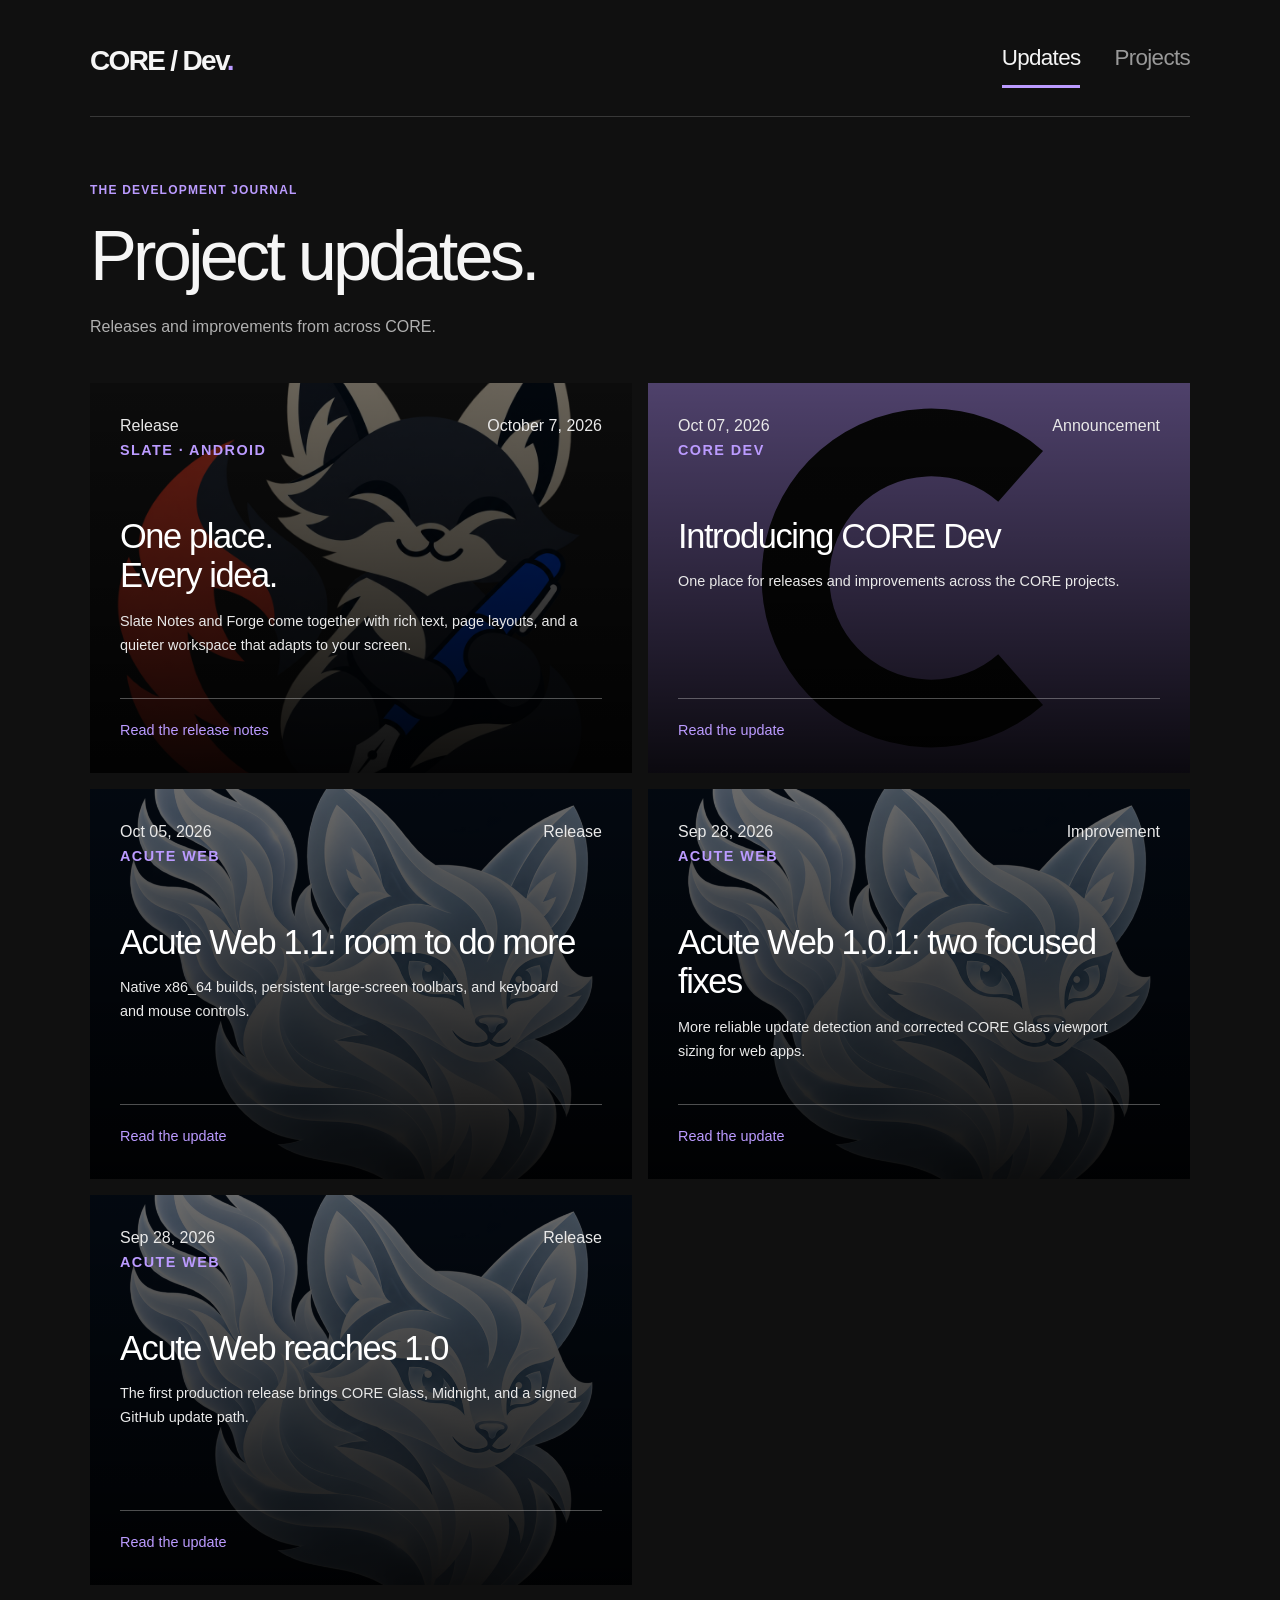
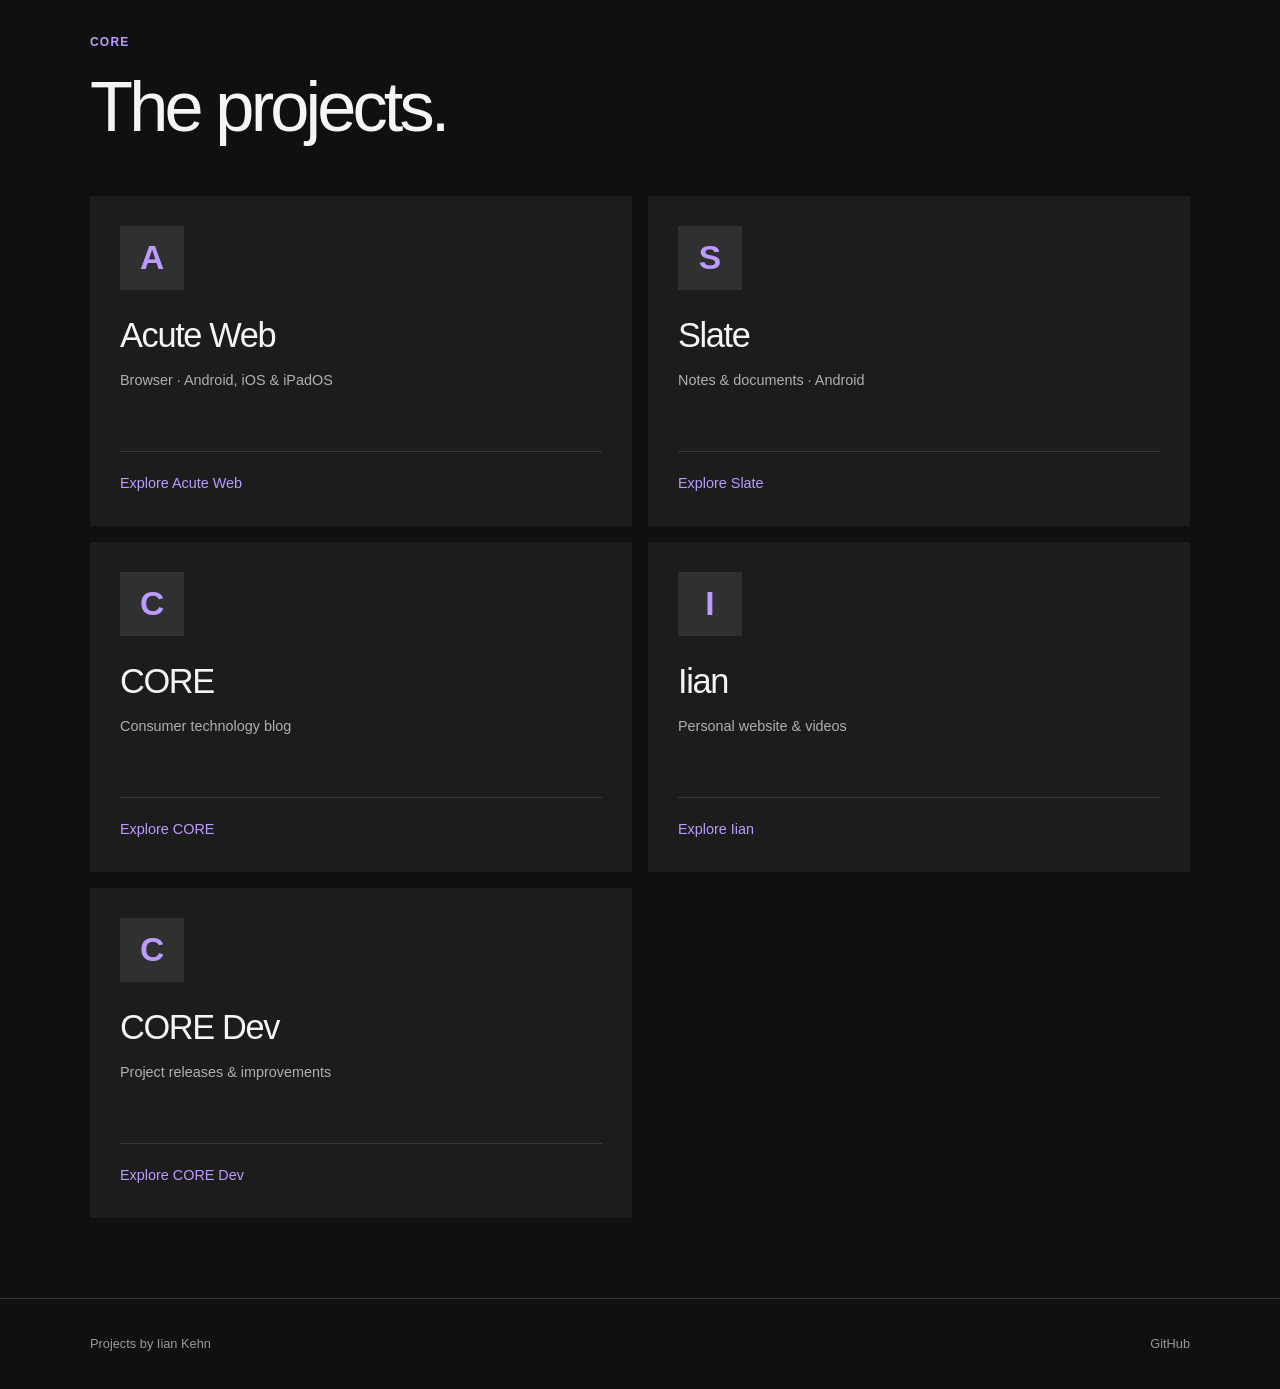
==== commit 8dd14efe: "Use featured images as article tile backgrounds" ====
--- a/index.html
+++ b/index.html
@@ -8,8 +8,8 @@
   <meta name="description" content="Releases and improvements to Acute Web, Slate, and the CORE websites.">
   <link rel="icon" type="image/svg+xml" href="data:image/svg+xml,%3Csvg%20xmlns%3D%22http%3A//www.w3.org/2000/svg%22%20viewBox%3D%220%200%2032%2032%22%3E%3Crect%20width%3D%2232%22%20height%3D%2232%22%20rx%3D%220%22%20fill%3D%22%23bb9bff%22/%3E%3Cpath%20d%3D%22M22%2010a8%208%200%201%200%200%2012%22%20fill%3D%22none%22%20stroke%3D%22%23101010%22%20stroke-width%3D%224%22/%3E%3C/svg%3E">
   
-  <link rel="stylesheet" href="style.css?v=landing-exact-20261007">
+  <link rel="stylesheet" href="style.css?v=tile-backgrounds-20261007">
 <meta name="theme-color" content="#101010"><meta name="color-scheme" content="dark"></head>
 <body>
-  <a class="skip" href="#main">Skip to content</a><header class="site-header"><div class="shell header-inner"><a class="brand" href="index.html">CORE / Dev<span>.</span></a><nav aria-label="Primary"><a href="index.html#updates" aria-current="page">Updates</a><a href="index.html#projects">Projects</a></nav></div></header><main class="shell" id="main"><header class="page-heading"><p class="overline">The development journal</p><h1>Project updates.</h1><p>Releases and improvements from across CORE.</p></header><section class="projects" id="updates"><article class="project"><div class="project-top"><span class="badge">Release</span><time datetime="2026-10-07">October 7, 2026</time></div><p class="overline">Slate · Android</p><h3 id="featured-title"><a href="slate-forge-2026-10.html">One place.<br>Every idea.</a></h3><p>Slate Notes and Forge come together with rich text, page layouts, and a quieter workspace that adapts to your screen.</p><a class="project-link" href="slate-forge-2026-10.html">Read the release notes</a></article><article class="project"><div class="project-top"><time datetime="2026-10-07">Oct 07, 2026</time><span>Announcement</span></div><p class="overline">CORE Dev</p><h3><a href="introducing-core-dev.html">Introducing CORE Dev</a></h3><p>One place for releases and improvements across the CORE projects.</p><a href="introducing-core-dev.html" class="project-link">Read the update</a></article><article class="project"><div class="project-top"><time datetime="2026-10-05">Oct 05, 2026</time><span>Release</span></div><p class="overline">Acute Web</p><h3><a href="acute-web-1-1.html">Acute Web 1.1: room to do more</a></h3><p>Native x86_64 builds, persistent large-screen toolbars, and keyboard and mouse controls.</p><a href="acute-web-1-1.html" class="project-link">Read the update</a></article><article class="project"><div class="project-top"><time datetime="2026-09-28">Sep 28, 2026</time><span>Improvement</span></div><p class="overline">Acute Web</p><h3><a href="acute-web-1-0-1.html">Acute Web 1.0.1: two focused fixes</a></h3><p>More reliable update detection and corrected CORE Glass viewport sizing for web apps.</p><a href="acute-web-1-0-1.html" class="project-link">Read the update</a></article><article class="project"><div class="project-top"><time datetime="2026-09-28">Sep 28, 2026</time><span>Release</span></div><p class="overline">Acute Web</p><h3><a href="acute-web-1-0.html">Acute Web reaches 1.0</a></h3><p>The first production release brings CORE Glass, Midnight, and a signed GitHub update path.</p><a href="acute-web-1-0.html" class="project-link">Read the update</a></article></section><section class="content-section" id="projects"><header class="section-heading"><p class="overline">CORE</p><h2>The projects.</h2></header><div class="projects"><article class="project"><div class="project-top"><span class="project-icon">A</span></div><h3>Acute Web</h3><p>Browser · Android, iOS &amp; iPadOS</p><a class="project-link" href="https://acute.iiankehn.com/">Explore Acute Web</a></article><article class="project"><div class="project-top"><span class="project-icon">S</span></div><h3>Slate</h3><p>Notes &amp; documents · Android</p><a class="project-link" href="https://slate.iiankehn.com/">Explore Slate</a></article><article class="project"><div class="project-top"><span class="project-icon">C</span></div><h3>CORE</h3><p>Consumer technology blog</p><a class="project-link" href="https://core.iiankehn.com/">Explore CORE</a></article><article class="project"><div class="project-top"><span class="project-icon">I</span></div><h3>Iian</h3><p>Personal website &amp; videos</p><a class="project-link" href="https://www.iiankehn.com/">Explore Iian</a></article><article class="project"><div class="project-top"><span class="project-icon">C</span></div><h3>CORE Dev</h3><p>Project releases &amp; improvements</p><a class="project-link" href="index.html">Explore CORE Dev</a></article></div></section></main><footer class="site-footer"><div class="shell footer-inner"><span>Projects by Iian Kehn</span><a href="https://github.com/iiankehn">GitHub</a></div></footer></body>
+  <a class="skip" href="#main">Skip to content</a><header class="site-header"><div class="shell header-inner"><a class="brand" href="index.html">CORE / Dev<span>.</span></a><nav aria-label="Primary"><a href="index.html#updates" aria-current="page">Updates</a><a href="index.html#projects">Projects</a></nav></div></header><main class="shell" id="main"><header class="page-heading"><p class="overline">The development journal</p><h1>Project updates.</h1><p>Releases and improvements from across CORE.</p></header><section class="projects" id="updates"><article class="project has-image"><img src="slate-feature.webp" alt="" class="tile-image" aria-hidden="true"><div class="project-top"><span class="badge">Release</span><time datetime="2026-10-07">October 7, 2026</time></div><p class="overline">Slate · Android</p><h3 id="featured-title"><a href="slate-forge-2026-10.html">One place.<br>Every idea.</a></h3><p>Slate Notes and Forge come together with rich text, page layouts, and a quieter workspace that adapts to your screen.</p><a class="project-link" href="slate-forge-2026-10.html">Read the release notes</a></article><article class="project has-image"><img src="core-dev-feature.svg" alt="" loading="lazy" class="tile-image" aria-hidden="true"><div class="project-top"><time datetime="2026-10-07">Oct 07, 2026</time><span>Announcement</span></div><p class="overline">CORE Dev</p><h3><a href="introducing-core-dev.html">Introducing CORE Dev</a></h3><p>One place for releases and improvements across the CORE projects.</p><a href="introducing-core-dev.html" class="project-link">Read the update</a></article><article class="project has-image"><img src="acute-feature.png" alt="" loading="lazy" class="tile-image" aria-hidden="true"><div class="project-top"><time datetime="2026-10-05">Oct 05, 2026</time><span>Release</span></div><p class="overline">Acute Web</p><h3><a href="acute-web-1-1.html">Acute Web 1.1: room to do more</a></h3><p>Native x86_64 builds, persistent large-screen toolbars, and keyboard and mouse controls.</p><a href="acute-web-1-1.html" class="project-link">Read the update</a></article><article class="project has-image"><img src="acute-feature.png" alt="" loading="lazy" class="tile-image" aria-hidden="true"><div class="project-top"><time datetime="2026-09-28">Sep 28, 2026</time><span>Improvement</span></div><p class="overline">Acute Web</p><h3><a href="acute-web-1-0-1.html">Acute Web 1.0.1: two focused fixes</a></h3><p>More reliable update detection and corrected CORE Glass viewport sizing for web apps.</p><a href="acute-web-1-0-1.html" class="project-link">Read the update</a></article><article class="project has-image"><img src="acute-feature.png" alt="" loading="lazy" class="tile-image" aria-hidden="true"><div class="project-top"><time datetime="2026-09-28">Sep 28, 2026</time><span>Release</span></div><p class="overline">Acute Web</p><h3><a href="acute-web-1-0.html">Acute Web reaches 1.0</a></h3><p>The first production release brings CORE Glass, Midnight, and a signed GitHub update path.</p><a href="acute-web-1-0.html" class="project-link">Read the update</a></article></section><section class="content-section" id="projects"><header class="section-heading"><p class="overline">CORE</p><h2>The projects.</h2></header><div class="projects"><article class="project"><div class="project-top"><span class="project-icon">A</span></div><h3>Acute Web</h3><p>Browser · Android, iOS &amp; iPadOS</p><a class="project-link" href="https://acute.iiankehn.com/">Explore Acute Web</a></article><article class="project"><div class="project-top"><span class="project-icon">S</span></div><h3>Slate</h3><p>Notes &amp; documents · Android</p><a class="project-link" href="https://slate.iiankehn.com/">Explore Slate</a></article><article class="project"><div class="project-top"><span class="project-icon">C</span></div><h3>CORE</h3><p>Consumer technology blog</p><a class="project-link" href="https://core.iiankehn.com/">Explore CORE</a></article><article class="project"><div class="project-top"><span class="project-icon">I</span></div><h3>Iian</h3><p>Personal website &amp; videos</p><a class="project-link" href="https://www.iiankehn.com/">Explore Iian</a></article><article class="project"><div class="project-top"><span class="project-icon">C</span></div><h3>CORE Dev</h3><p>Project releases &amp; improvements</p><a class="project-link" href="index.html">Explore CORE Dev</a></article></div></section></main><footer class="site-footer"><div class="shell footer-inner"><span>Projects by Iian Kehn</span><a href="https://github.com/iiankehn">GitHub</a></div></footer></body>
 </html>
--- a/style.css
+++ b/style.css
@@ -38,3 +38,15 @@
 @media print{.site-header,.site-footer,.home-actions{display:none}body{background:white;color:black}.shell,.reading{width:100%;max-width:none}.reading a{color:black}}
 
 .project{min-width:0}.tile-image{width:100%;margin:0 0 24px}.article-meta span+span:before{content:" · "}.project .overline{color:var(--accent)}
+
+/* Featured artwork fills the tile; content remains on a readable overlay. */
+.project.has-image{isolation:isolate;overflow:hidden;min-height:390px;background:#1c1c1c}
+.project.has-image>.tile-image{position:absolute;inset:0;z-index:-2;width:100%;height:100%;margin:0;object-fit:cover;object-position:center;transition:transform .25s ease}
+.project.has-image::before{content:"";position:absolute;inset:0;z-index:-1;background:linear-gradient(180deg,rgba(0,0,0,.58),rgba(0,0,0,.72) 40%,rgba(0,0,0,.94));pointer-events:none}
+.project.has-image:hover>.tile-image{transform:scale(1.025)}
+.project.has-image p,.project.has-image .tag,.project.has-image .project-top{color:#e9e9e9}
+.project.has-image h3{color:#fff}
+.project.has-image .project-link{border-color:rgba(255,255,255,.3);color:var(--accent)}
+.project.has-image .overline{color:var(--accent)}
+@media(max-width:600px){.project.has-image{min-height:360px}}
+@media(prefers-reduced-motion:reduce){.project.has-image:hover>.tile-image{transform:none}}
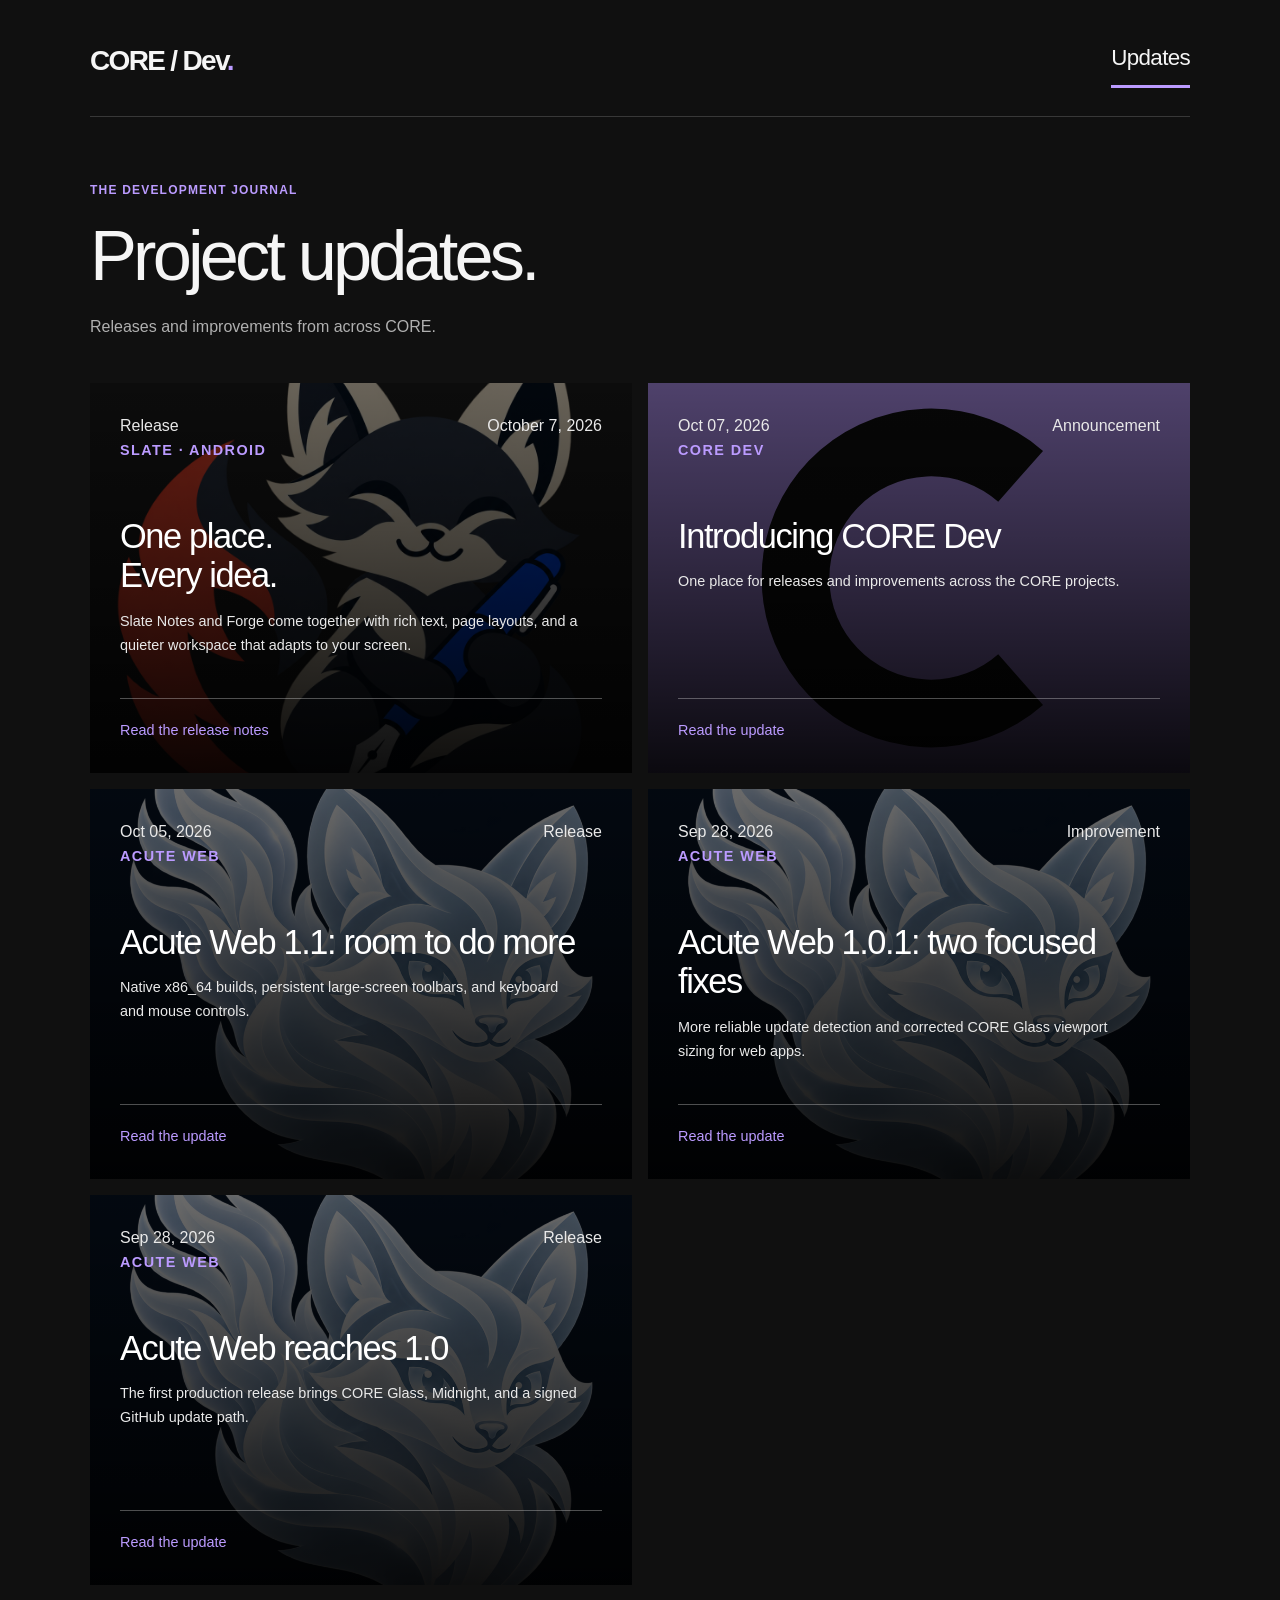
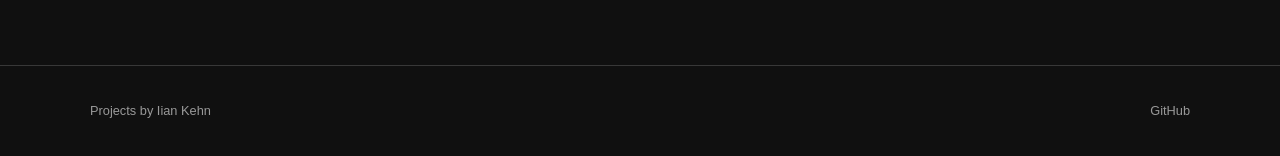
==== commit 3a0469b4: "Remove redundant projects section and navigation" ====
--- a/index.html
+++ b/index.html
@@ -11,5 +11,5 @@
   <link rel="stylesheet" href="style.css?v=tile-backgrounds-20261007">
 <meta name="theme-color" content="#101010"><meta name="color-scheme" content="dark"></head>
 <body>
-  <a class="skip" href="#main">Skip to content</a><header class="site-header"><div class="shell header-inner"><a class="brand" href="index.html">CORE / Dev<span>.</span></a><nav aria-label="Primary"><a href="index.html#updates" aria-current="page">Updates</a><a href="index.html#projects">Projects</a></nav></div></header><main class="shell" id="main"><header class="page-heading"><p class="overline">The development journal</p><h1>Project updates.</h1><p>Releases and improvements from across CORE.</p></header><section class="projects" id="updates"><article class="project has-image"><img src="slate-feature.webp" alt="" class="tile-image" aria-hidden="true"><div class="project-top"><span class="badge">Release</span><time datetime="2026-10-07">October 7, 2026</time></div><p class="overline">Slate · Android</p><h3 id="featured-title"><a href="slate-forge-2026-10.html">One place.<br>Every idea.</a></h3><p>Slate Notes and Forge come together with rich text, page layouts, and a quieter workspace that adapts to your screen.</p><a class="project-link" href="slate-forge-2026-10.html">Read the release notes</a></article><article class="project has-image"><img src="core-dev-feature.svg" alt="" loading="lazy" class="tile-image" aria-hidden="true"><div class="project-top"><time datetime="2026-10-07">Oct 07, 2026</time><span>Announcement</span></div><p class="overline">CORE Dev</p><h3><a href="introducing-core-dev.html">Introducing CORE Dev</a></h3><p>One place for releases and improvements across the CORE projects.</p><a href="introducing-core-dev.html" class="project-link">Read the update</a></article><article class="project has-image"><img src="acute-feature.png" alt="" loading="lazy" class="tile-image" aria-hidden="true"><div class="project-top"><time datetime="2026-10-05">Oct 05, 2026</time><span>Release</span></div><p class="overline">Acute Web</p><h3><a href="acute-web-1-1.html">Acute Web 1.1: room to do more</a></h3><p>Native x86_64 builds, persistent large-screen toolbars, and keyboard and mouse controls.</p><a href="acute-web-1-1.html" class="project-link">Read the update</a></article><article class="project has-image"><img src="acute-feature.png" alt="" loading="lazy" class="tile-image" aria-hidden="true"><div class="project-top"><time datetime="2026-09-28">Sep 28, 2026</time><span>Improvement</span></div><p class="overline">Acute Web</p><h3><a href="acute-web-1-0-1.html">Acute Web 1.0.1: two focused fixes</a></h3><p>More reliable update detection and corrected CORE Glass viewport sizing for web apps.</p><a href="acute-web-1-0-1.html" class="project-link">Read the update</a></article><article class="project has-image"><img src="acute-feature.png" alt="" loading="lazy" class="tile-image" aria-hidden="true"><div class="project-top"><time datetime="2026-09-28">Sep 28, 2026</time><span>Release</span></div><p class="overline">Acute Web</p><h3><a href="acute-web-1-0.html">Acute Web reaches 1.0</a></h3><p>The first production release brings CORE Glass, Midnight, and a signed GitHub update path.</p><a href="acute-web-1-0.html" class="project-link">Read the update</a></article></section><section class="content-section" id="projects"><header class="section-heading"><p class="overline">CORE</p><h2>The projects.</h2></header><div class="projects"><article class="project"><div class="project-top"><span class="project-icon">A</span></div><h3>Acute Web</h3><p>Browser · Android, iOS &amp; iPadOS</p><a class="project-link" href="https://acute.iiankehn.com/">Explore Acute Web</a></article><article class="project"><div class="project-top"><span class="project-icon">S</span></div><h3>Slate</h3><p>Notes &amp; documents · Android</p><a class="project-link" href="https://slate.iiankehn.com/">Explore Slate</a></article><article class="project"><div class="project-top"><span class="project-icon">C</span></div><h3>CORE</h3><p>Consumer technology blog</p><a class="project-link" href="https://core.iiankehn.com/">Explore CORE</a></article><article class="project"><div class="project-top"><span class="project-icon">I</span></div><h3>Iian</h3><p>Personal website &amp; videos</p><a class="project-link" href="https://www.iiankehn.com/">Explore Iian</a></article><article class="project"><div class="project-top"><span class="project-icon">C</span></div><h3>CORE Dev</h3><p>Project releases &amp; improvements</p><a class="project-link" href="index.html">Explore CORE Dev</a></article></div></section></main><footer class="site-footer"><div class="shell footer-inner"><span>Projects by Iian Kehn</span><a href="https://github.com/iiankehn">GitHub</a></div></footer></body>
+  <a class="skip" href="#main">Skip to content</a><header class="site-header"><div class="shell header-inner"><a class="brand" href="index.html">CORE / Dev<span>.</span></a><nav aria-label="Primary"><a href="index.html#updates" aria-current="page">Updates</a></nav></div></header><main class="shell" id="main"><header class="page-heading"><p class="overline">The development journal</p><h1>Project updates.</h1><p>Releases and improvements from across CORE.</p></header><section class="projects" id="updates"><article class="project has-image"><img src="slate-feature.webp" alt="" class="tile-image" aria-hidden="true"><div class="project-top"><span class="badge">Release</span><time datetime="2026-10-07">October 7, 2026</time></div><p class="overline">Slate · Android</p><h3 id="featured-title"><a href="slate-forge-2026-10.html">One place.<br>Every idea.</a></h3><p>Slate Notes and Forge come together with rich text, page layouts, and a quieter workspace that adapts to your screen.</p><a class="project-link" href="slate-forge-2026-10.html">Read the release notes</a></article><article class="project has-image"><img src="core-dev-feature.svg" alt="" loading="lazy" class="tile-image" aria-hidden="true"><div class="project-top"><time datetime="2026-10-07">Oct 07, 2026</time><span>Announcement</span></div><p class="overline">CORE Dev</p><h3><a href="introducing-core-dev.html">Introducing CORE Dev</a></h3><p>One place for releases and improvements across the CORE projects.</p><a href="introducing-core-dev.html" class="project-link">Read the update</a></article><article class="project has-image"><img src="acute-feature.png" alt="" loading="lazy" class="tile-image" aria-hidden="true"><div class="project-top"><time datetime="2026-10-05">Oct 05, 2026</time><span>Release</span></div><p class="overline">Acute Web</p><h3><a href="acute-web-1-1.html">Acute Web 1.1: room to do more</a></h3><p>Native x86_64 builds, persistent large-screen toolbars, and keyboard and mouse controls.</p><a href="acute-web-1-1.html" class="project-link">Read the update</a></article><article class="project has-image"><img src="acute-feature.png" alt="" loading="lazy" class="tile-image" aria-hidden="true"><div class="project-top"><time datetime="2026-09-28">Sep 28, 2026</time><span>Improvement</span></div><p class="overline">Acute Web</p><h3><a href="acute-web-1-0-1.html">Acute Web 1.0.1: two focused fixes</a></h3><p>More reliable update detection and corrected CORE Glass viewport sizing for web apps.</p><a href="acute-web-1-0-1.html" class="project-link">Read the update</a></article><article class="project has-image"><img src="acute-feature.png" alt="" loading="lazy" class="tile-image" aria-hidden="true"><div class="project-top"><time datetime="2026-09-28">Sep 28, 2026</time><span>Release</span></div><p class="overline">Acute Web</p><h3><a href="acute-web-1-0.html">Acute Web reaches 1.0</a></h3><p>The first production release brings CORE Glass, Midnight, and a signed GitHub update path.</p><a href="acute-web-1-0.html" class="project-link">Read the update</a></article></section></main><footer class="site-footer"><div class="shell footer-inner"><span>Projects by Iian Kehn</span><a href="https://github.com/iiankehn">GitHub</a></div></footer></body>
 </html>
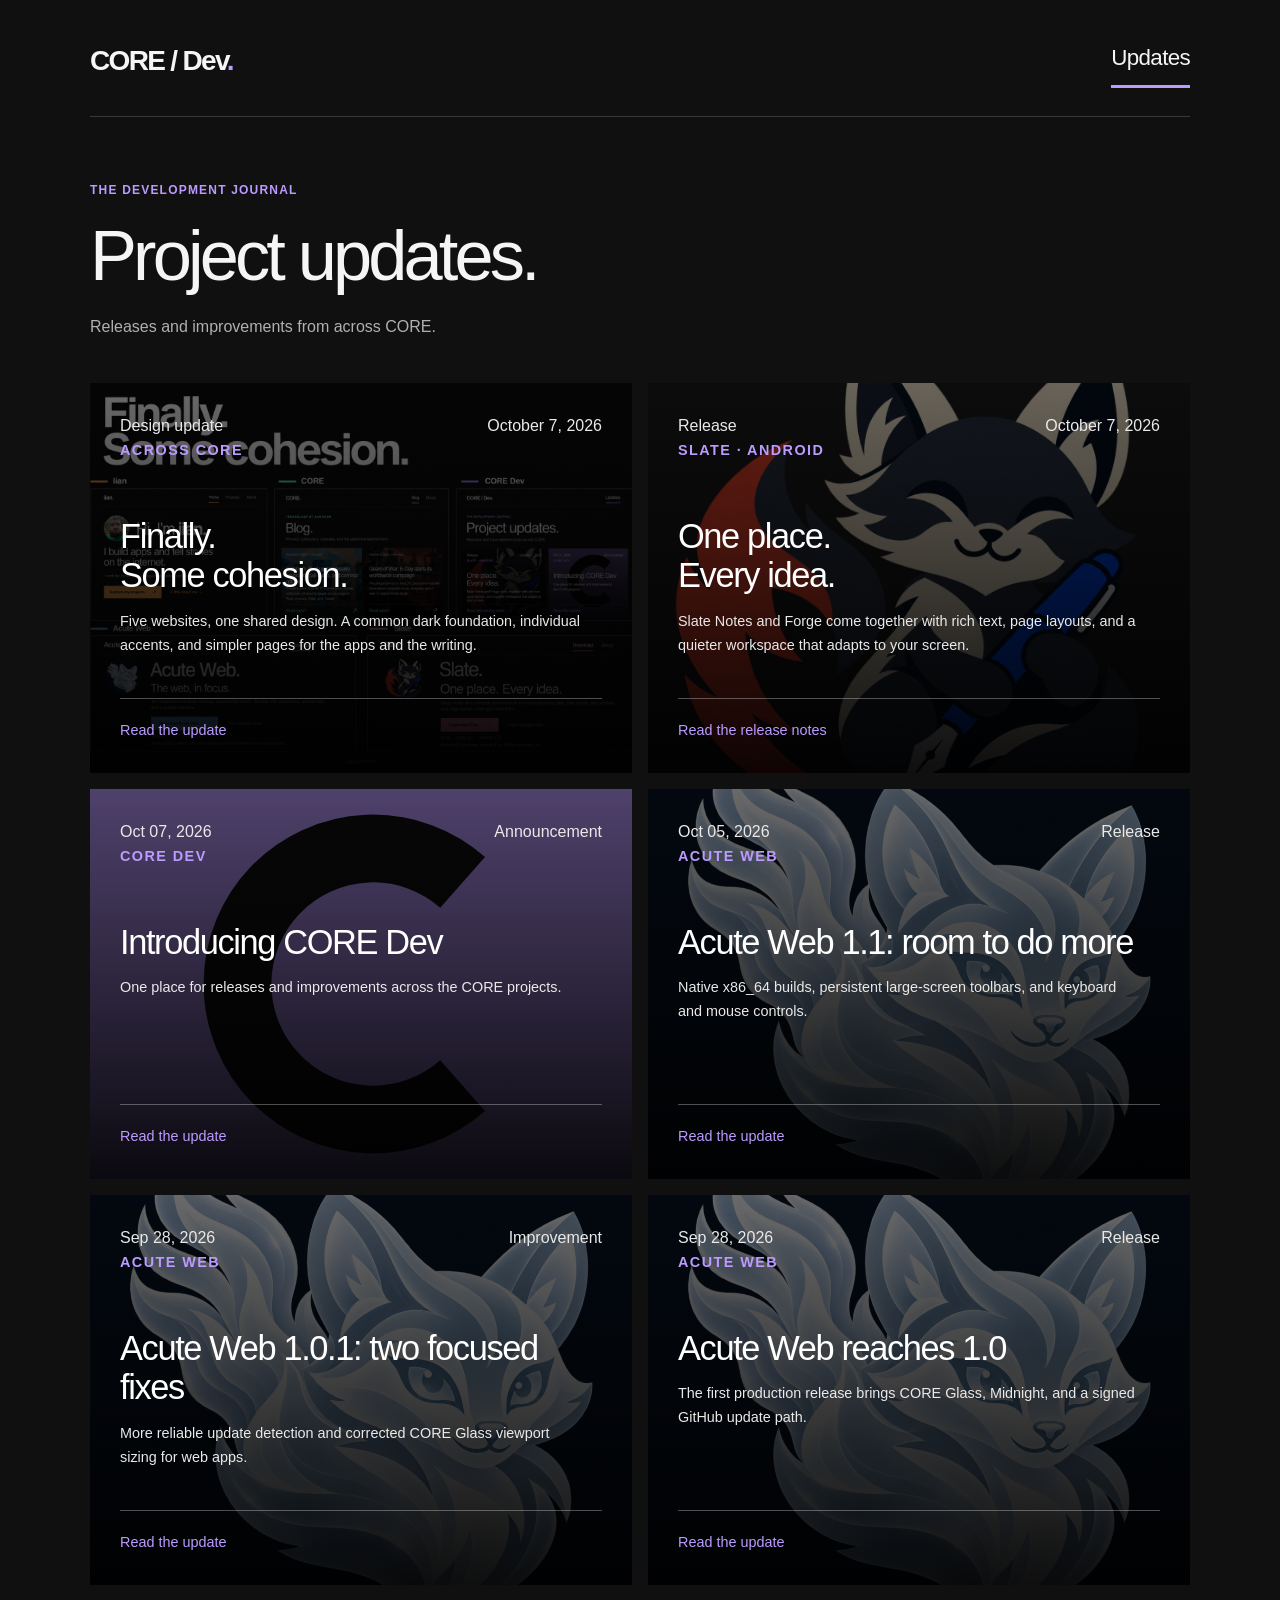
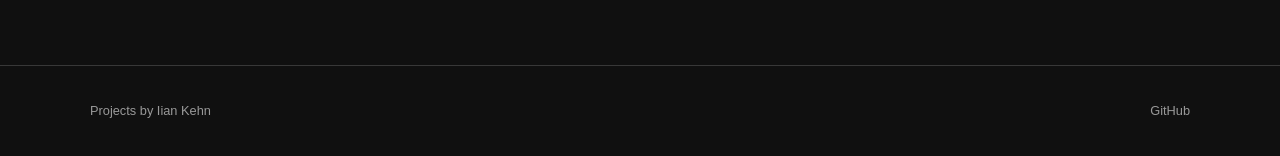
==== commit 5b42583a: "Publish Finally. Some cohesion. redesign post" ====
--- a/index.html
+++ b/index.html
@@ -11,5 +11,5 @@
   <link rel="stylesheet" href="style.css?v=tile-backgrounds-20261007">
 <meta name="theme-color" content="#101010"><meta name="color-scheme" content="dark"></head>
 <body>
-  <a class="skip" href="#main">Skip to content</a><header class="site-header"><div class="shell header-inner"><a class="brand" href="index.html">CORE / Dev<span>.</span></a><nav aria-label="Primary"><a href="index.html#updates" aria-current="page">Updates</a></nav></div></header><main class="shell" id="main"><header class="page-heading"><p class="overline">The development journal</p><h1>Project updates.</h1><p>Releases and improvements from across CORE.</p></header><section class="projects" id="updates"><article class="project has-image"><img src="slate-feature.webp" alt="" class="tile-image" aria-hidden="true"><div class="project-top"><span class="badge">Release</span><time datetime="2026-10-07">October 7, 2026</time></div><p class="overline">Slate · Android</p><h3 id="featured-title"><a href="slate-forge-2026-10.html">One place.<br>Every idea.</a></h3><p>Slate Notes and Forge come together with rich text, page layouts, and a quieter workspace that adapts to your screen.</p><a class="project-link" href="slate-forge-2026-10.html">Read the release notes</a></article><article class="project has-image"><img src="core-dev-feature.svg" alt="" loading="lazy" class="tile-image" aria-hidden="true"><div class="project-top"><time datetime="2026-10-07">Oct 07, 2026</time><span>Announcement</span></div><p class="overline">CORE Dev</p><h3><a href="introducing-core-dev.html">Introducing CORE Dev</a></h3><p>One place for releases and improvements across the CORE projects.</p><a href="introducing-core-dev.html" class="project-link">Read the update</a></article><article class="project has-image"><img src="acute-feature.png" alt="" loading="lazy" class="tile-image" aria-hidden="true"><div class="project-top"><time datetime="2026-10-05">Oct 05, 2026</time><span>Release</span></div><p class="overline">Acute Web</p><h3><a href="acute-web-1-1.html">Acute Web 1.1: room to do more</a></h3><p>Native x86_64 builds, persistent large-screen toolbars, and keyboard and mouse controls.</p><a href="acute-web-1-1.html" class="project-link">Read the update</a></article><article class="project has-image"><img src="acute-feature.png" alt="" loading="lazy" class="tile-image" aria-hidden="true"><div class="project-top"><time datetime="2026-09-28">Sep 28, 2026</time><span>Improvement</span></div><p class="overline">Acute Web</p><h3><a href="acute-web-1-0-1.html">Acute Web 1.0.1: two focused fixes</a></h3><p>More reliable update detection and corrected CORE Glass viewport sizing for web apps.</p><a href="acute-web-1-0-1.html" class="project-link">Read the update</a></article><article class="project has-image"><img src="acute-feature.png" alt="" loading="lazy" class="tile-image" aria-hidden="true"><div class="project-top"><time datetime="2026-09-28">Sep 28, 2026</time><span>Release</span></div><p class="overline">Acute Web</p><h3><a href="acute-web-1-0.html">Acute Web reaches 1.0</a></h3><p>The first production release brings CORE Glass, Midnight, and a signed GitHub update path.</p><a href="acute-web-1-0.html" class="project-link">Read the update</a></article></section></main><footer class="site-footer"><div class="shell footer-inner"><span>Projects by Iian Kehn</span><a href="https://github.com/iiankehn">GitHub</a></div></footer></body>
+  <a class="skip" href="#main">Skip to content</a><header class="site-header"><div class="shell header-inner"><a class="brand" href="index.html">CORE / Dev<span>.</span></a><nav aria-label="Primary"><a href="index.html#updates" aria-current="page">Updates</a></nav></div></header><main class="shell" id="main"><header class="page-heading"><p class="overline">The development journal</p><h1>Project updates.</h1><p>Releases and improvements from across CORE.</p></header><section class="projects" id="updates"><article class="project has-image"><img src="finally-some-cohesion.png" alt="" class="tile-image" aria-hidden="true"><div class="project-top"><span>Design update</span><time datetime="2026-10-07">October 7, 2026</time></div><p class="overline">Across CORE</p><h3 id="featured-title"><a href="finally-some-cohesion.html">Finally.<br>Some cohesion.</a></h3><p>Five websites, one shared design. A common dark foundation, individual accents, and simpler pages for the apps and the writing.</p><a class="project-link" href="finally-some-cohesion.html">Read the update</a></article><article class="project has-image"><img src="slate-feature.webp" alt="" class="tile-image" aria-hidden="true" loading="lazy"><div class="project-top"><span class="badge">Release</span><time datetime="2026-10-07">October 7, 2026</time></div><p class="overline">Slate · Android</p><h3><a href="slate-forge-2026-10.html">One place.<br>Every idea.</a></h3><p>Slate Notes and Forge come together with rich text, page layouts, and a quieter workspace that adapts to your screen.</p><a class="project-link" href="slate-forge-2026-10.html">Read the release notes</a></article><article class="project has-image"><img src="core-dev-feature.svg" alt="" loading="lazy" class="tile-image" aria-hidden="true"><div class="project-top"><time datetime="2026-10-07">Oct 07, 2026</time><span>Announcement</span></div><p class="overline">CORE Dev</p><h3><a href="introducing-core-dev.html">Introducing CORE Dev</a></h3><p>One place for releases and improvements across the CORE projects.</p><a href="introducing-core-dev.html" class="project-link">Read the update</a></article><article class="project has-image"><img src="acute-feature.png" alt="" loading="lazy" class="tile-image" aria-hidden="true"><div class="project-top"><time datetime="2026-10-05">Oct 05, 2026</time><span>Release</span></div><p class="overline">Acute Web</p><h3><a href="acute-web-1-1.html">Acute Web 1.1: room to do more</a></h3><p>Native x86_64 builds, persistent large-screen toolbars, and keyboard and mouse controls.</p><a href="acute-web-1-1.html" class="project-link">Read the update</a></article><article class="project has-image"><img src="acute-feature.png" alt="" loading="lazy" class="tile-image" aria-hidden="true"><div class="project-top"><time datetime="2026-09-28">Sep 28, 2026</time><span>Improvement</span></div><p class="overline">Acute Web</p><h3><a href="acute-web-1-0-1.html">Acute Web 1.0.1: two focused fixes</a></h3><p>More reliable update detection and corrected CORE Glass viewport sizing for web apps.</p><a href="acute-web-1-0-1.html" class="project-link">Read the update</a></article><article class="project has-image"><img src="acute-feature.png" alt="" loading="lazy" class="tile-image" aria-hidden="true"><div class="project-top"><time datetime="2026-09-28">Sep 28, 2026</time><span>Release</span></div><p class="overline">Acute Web</p><h3><a href="acute-web-1-0.html">Acute Web reaches 1.0</a></h3><p>The first production release brings CORE Glass, Midnight, and a signed GitHub update path.</p><a href="acute-web-1-0.html" class="project-link">Read the update</a></article></section></main><footer class="site-footer"><div class="shell footer-inner"><span>Projects by Iian Kehn</span><a href="https://github.com/iiankehn">GitHub</a></div></footer></body>
 </html>
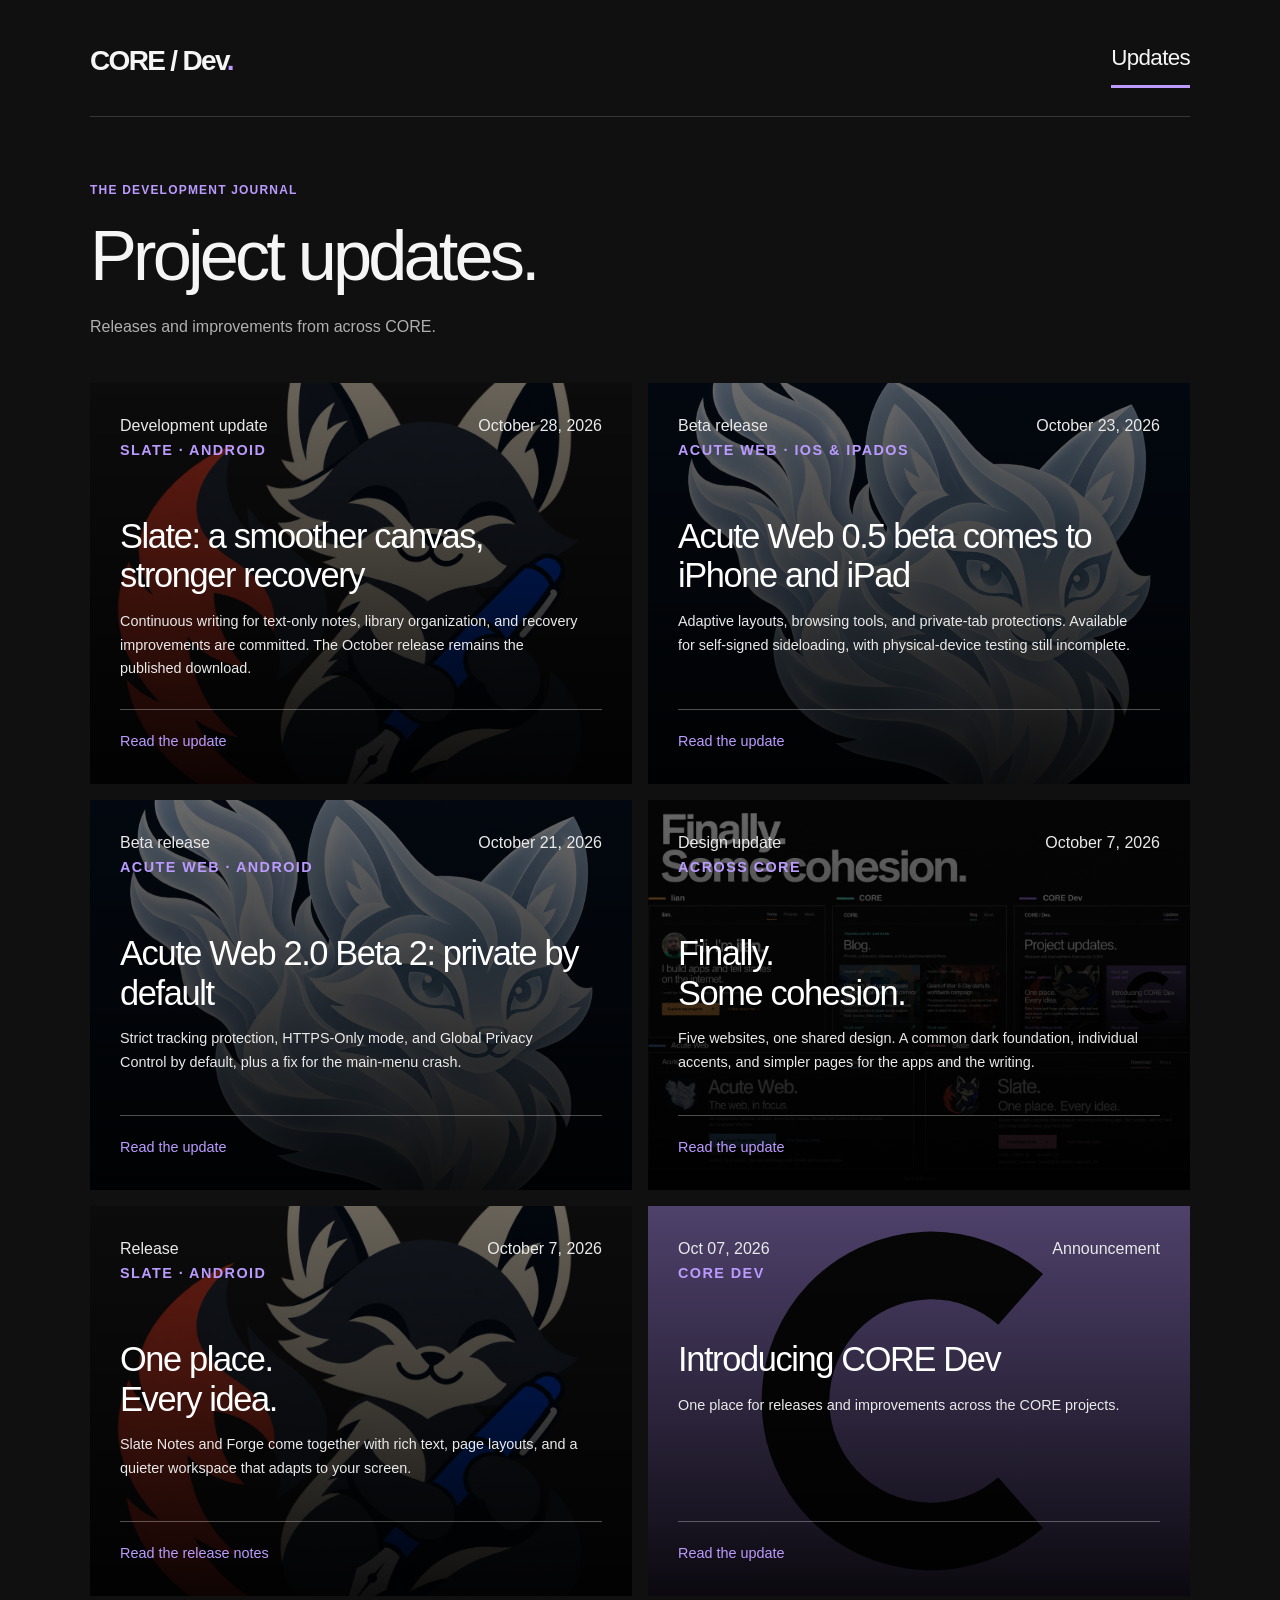
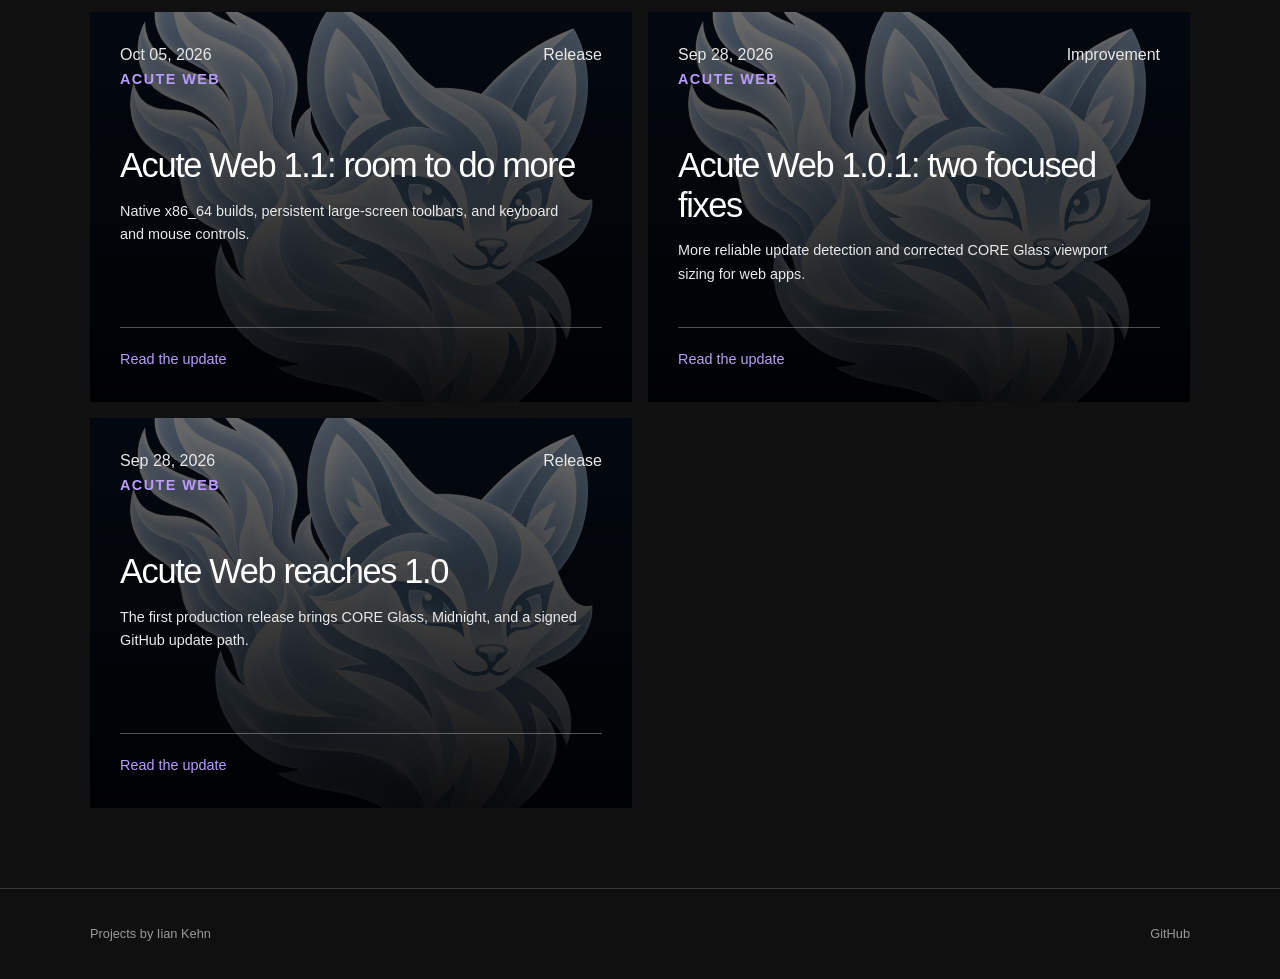
==== commit 63b440ee: "Publish October progress: Acute Android and iOS betas, Slate development" ====
--- a/index.html
+++ b/index.html
@@ -11,5 +11,5 @@
   <link rel="stylesheet" href="style.css?v=tile-backgrounds-20261007">
 <meta name="theme-color" content="#101010"><meta name="color-scheme" content="dark"></head>
 <body>
-  <a class="skip" href="#main">Skip to content</a><header class="site-header"><div class="shell header-inner"><a class="brand" href="index.html">CORE / Dev<span>.</span></a><nav aria-label="Primary"><a href="index.html#updates" aria-current="page">Updates</a></nav></div></header><main class="shell" id="main"><header class="page-heading"><p class="overline">The development journal</p><h1>Project updates.</h1><p>Releases and improvements from across CORE.</p></header><section class="projects" id="updates"><article class="project has-image"><img src="finally-some-cohesion.png" alt="" class="tile-image" aria-hidden="true"><div class="project-top"><span>Design update</span><time datetime="2026-10-07">October 7, 2026</time></div><p class="overline">Across CORE</p><h3 id="featured-title"><a href="finally-some-cohesion.html">Finally.<br>Some cohesion.</a></h3><p>Five websites, one shared design. A common dark foundation, individual accents, and simpler pages for the apps and the writing.</p><a class="project-link" href="finally-some-cohesion.html">Read the update</a></article><article class="project has-image"><img src="slate-feature.webp" alt="" class="tile-image" aria-hidden="true" loading="lazy"><div class="project-top"><span class="badge">Release</span><time datetime="2026-10-07">October 7, 2026</time></div><p class="overline">Slate · Android</p><h3><a href="slate-forge-2026-10.html">One place.<br>Every idea.</a></h3><p>Slate Notes and Forge come together with rich text, page layouts, and a quieter workspace that adapts to your screen.</p><a class="project-link" href="slate-forge-2026-10.html">Read the release notes</a></article><article class="project has-image"><img src="core-dev-feature.svg" alt="" loading="lazy" class="tile-image" aria-hidden="true"><div class="project-top"><time datetime="2026-10-07">Oct 07, 2026</time><span>Announcement</span></div><p class="overline">CORE Dev</p><h3><a href="introducing-core-dev.html">Introducing CORE Dev</a></h3><p>One place for releases and improvements across the CORE projects.</p><a href="introducing-core-dev.html" class="project-link">Read the update</a></article><article class="project has-image"><img src="acute-feature.png" alt="" loading="lazy" class="tile-image" aria-hidden="true"><div class="project-top"><time datetime="2026-10-05">Oct 05, 2026</time><span>Release</span></div><p class="overline">Acute Web</p><h3><a href="acute-web-1-1.html">Acute Web 1.1: room to do more</a></h3><p>Native x86_64 builds, persistent large-screen toolbars, and keyboard and mouse controls.</p><a href="acute-web-1-1.html" class="project-link">Read the update</a></article><article class="project has-image"><img src="acute-feature.png" alt="" loading="lazy" class="tile-image" aria-hidden="true"><div class="project-top"><time datetime="2026-09-28">Sep 28, 2026</time><span>Improvement</span></div><p class="overline">Acute Web</p><h3><a href="acute-web-1-0-1.html">Acute Web 1.0.1: two focused fixes</a></h3><p>More reliable update detection and corrected CORE Glass viewport sizing for web apps.</p><a href="acute-web-1-0-1.html" class="project-link">Read the update</a></article><article class="project has-image"><img src="acute-feature.png" alt="" loading="lazy" class="tile-image" aria-hidden="true"><div class="project-top"><time datetime="2026-09-28">Sep 28, 2026</time><span>Release</span></div><p class="overline">Acute Web</p><h3><a href="acute-web-1-0.html">Acute Web reaches 1.0</a></h3><p>The first production release brings CORE Glass, Midnight, and a signed GitHub update path.</p><a href="acute-web-1-0.html" class="project-link">Read the update</a></article></section></main><footer class="site-footer"><div class="shell footer-inner"><span>Projects by Iian Kehn</span><a href="https://github.com/iiankehn">GitHub</a></div></footer></body>
+  <a class="skip" href="#main">Skip to content</a><header class="site-header"><div class="shell header-inner"><a class="brand" href="index.html">CORE / Dev<span>.</span></a><nav aria-label="Primary"><a href="index.html#updates" aria-current="page">Updates</a></nav></div></header><main class="shell" id="main"><header class="page-heading"><p class="overline">The development journal</p><h1>Project updates.</h1><p>Releases and improvements from across CORE.</p></header><section class="projects" id="updates"><article class="project has-image"><img src="slate-feature.webp" alt="" class="tile-image" aria-hidden="true" loading="lazy"><div class="project-top"><span class="badge">Development update</span><time datetime="2026-10-28">October 28, 2026</time></div><p class="overline">Slate · Android</p><h3><a href="slate-development-october-2026.html">Slate: a smoother canvas, stronger recovery</a></h3><p>Continuous writing for text-only notes, library organization, and recovery improvements are committed. The October release remains the published download.</p><a class="project-link" href="slate-development-october-2026.html">Read the update</a></article><article class="project has-image"><img src="acute-feature.png" alt="" class="tile-image" aria-hidden="true" loading="lazy"><div class="project-top"><span class="badge">Beta release</span><time datetime="2026-10-23">October 23, 2026</time></div><p class="overline">Acute Web · iOS &amp; iPadOS</p><h3><a href="acute-web-ios-0-5-beta.html">Acute Web 0.5 beta comes to iPhone and iPad</a></h3><p>Adaptive layouts, browsing tools, and private-tab protections. Available for self-signed sideloading, with physical-device testing still incomplete.</p><a class="project-link" href="acute-web-ios-0-5-beta.html">Read the update</a></article><article class="project has-image"><img src="acute-feature.png" alt="" class="tile-image" aria-hidden="true" loading="lazy"><div class="project-top"><span class="badge">Beta release</span><time datetime="2026-10-21">October 21, 2026</time></div><p class="overline">Acute Web · Android</p><h3><a href="acute-web-2-beta-2.html">Acute Web 2.0 Beta 2: private by default</a></h3><p>Strict tracking protection, HTTPS-Only mode, and Global Privacy Control by default, plus a fix for the main-menu crash.</p><a class="project-link" href="acute-web-2-beta-2.html">Read the update</a></article><article class="project has-image"><img src="finally-some-cohesion.png" alt="" class="tile-image" aria-hidden="true"><div class="project-top"><span>Design update</span><time datetime="2026-10-07">October 7, 2026</time></div><p class="overline">Across CORE</p><h3 id="featured-title"><a href="finally-some-cohesion.html">Finally.<br>Some cohesion.</a></h3><p>Five websites, one shared design. A common dark foundation, individual accents, and simpler pages for the apps and the writing.</p><a class="project-link" href="finally-some-cohesion.html">Read the update</a></article><article class="project has-image"><img src="slate-feature.webp" alt="" class="tile-image" aria-hidden="true" loading="lazy"><div class="project-top"><span class="badge">Release</span><time datetime="2026-10-07">October 7, 2026</time></div><p class="overline">Slate · Android</p><h3><a href="slate-forge-2026-10.html">One place.<br>Every idea.</a></h3><p>Slate Notes and Forge come together with rich text, page layouts, and a quieter workspace that adapts to your screen.</p><a class="project-link" href="slate-forge-2026-10.html">Read the release notes</a></article><article class="project has-image"><img src="core-dev-feature.svg" alt="" loading="lazy" class="tile-image" aria-hidden="true"><div class="project-top"><time datetime="2026-10-07">Oct 07, 2026</time><span>Announcement</span></div><p class="overline">CORE Dev</p><h3><a href="introducing-core-dev.html">Introducing CORE Dev</a></h3><p>One place for releases and improvements across the CORE projects.</p><a href="introducing-core-dev.html" class="project-link">Read the update</a></article><article class="project has-image"><img src="acute-feature.png" alt="" loading="lazy" class="tile-image" aria-hidden="true"><div class="project-top"><time datetime="2026-10-05">Oct 05, 2026</time><span>Release</span></div><p class="overline">Acute Web</p><h3><a href="acute-web-1-1.html">Acute Web 1.1: room to do more</a></h3><p>Native x86_64 builds, persistent large-screen toolbars, and keyboard and mouse controls.</p><a href="acute-web-1-1.html" class="project-link">Read the update</a></article><article class="project has-image"><img src="acute-feature.png" alt="" loading="lazy" class="tile-image" aria-hidden="true"><div class="project-top"><time datetime="2026-09-28">Sep 28, 2026</time><span>Improvement</span></div><p class="overline">Acute Web</p><h3><a href="acute-web-1-0-1.html">Acute Web 1.0.1: two focused fixes</a></h3><p>More reliable update detection and corrected CORE Glass viewport sizing for web apps.</p><a href="acute-web-1-0-1.html" class="project-link">Read the update</a></article><article class="project has-image"><img src="acute-feature.png" alt="" loading="lazy" class="tile-image" aria-hidden="true"><div class="project-top"><time datetime="2026-09-28">Sep 28, 2026</time><span>Release</span></div><p class="overline">Acute Web</p><h3><a href="acute-web-1-0.html">Acute Web reaches 1.0</a></h3><p>The first production release brings CORE Glass, Midnight, and a signed GitHub update path.</p><a href="acute-web-1-0.html" class="project-link">Read the update</a></article></section></main><footer class="site-footer"><div class="shell footer-inner"><span>Projects by Iian Kehn</span><a href="https://github.com/iiankehn">GitHub</a></div></footer></body>
 </html>
